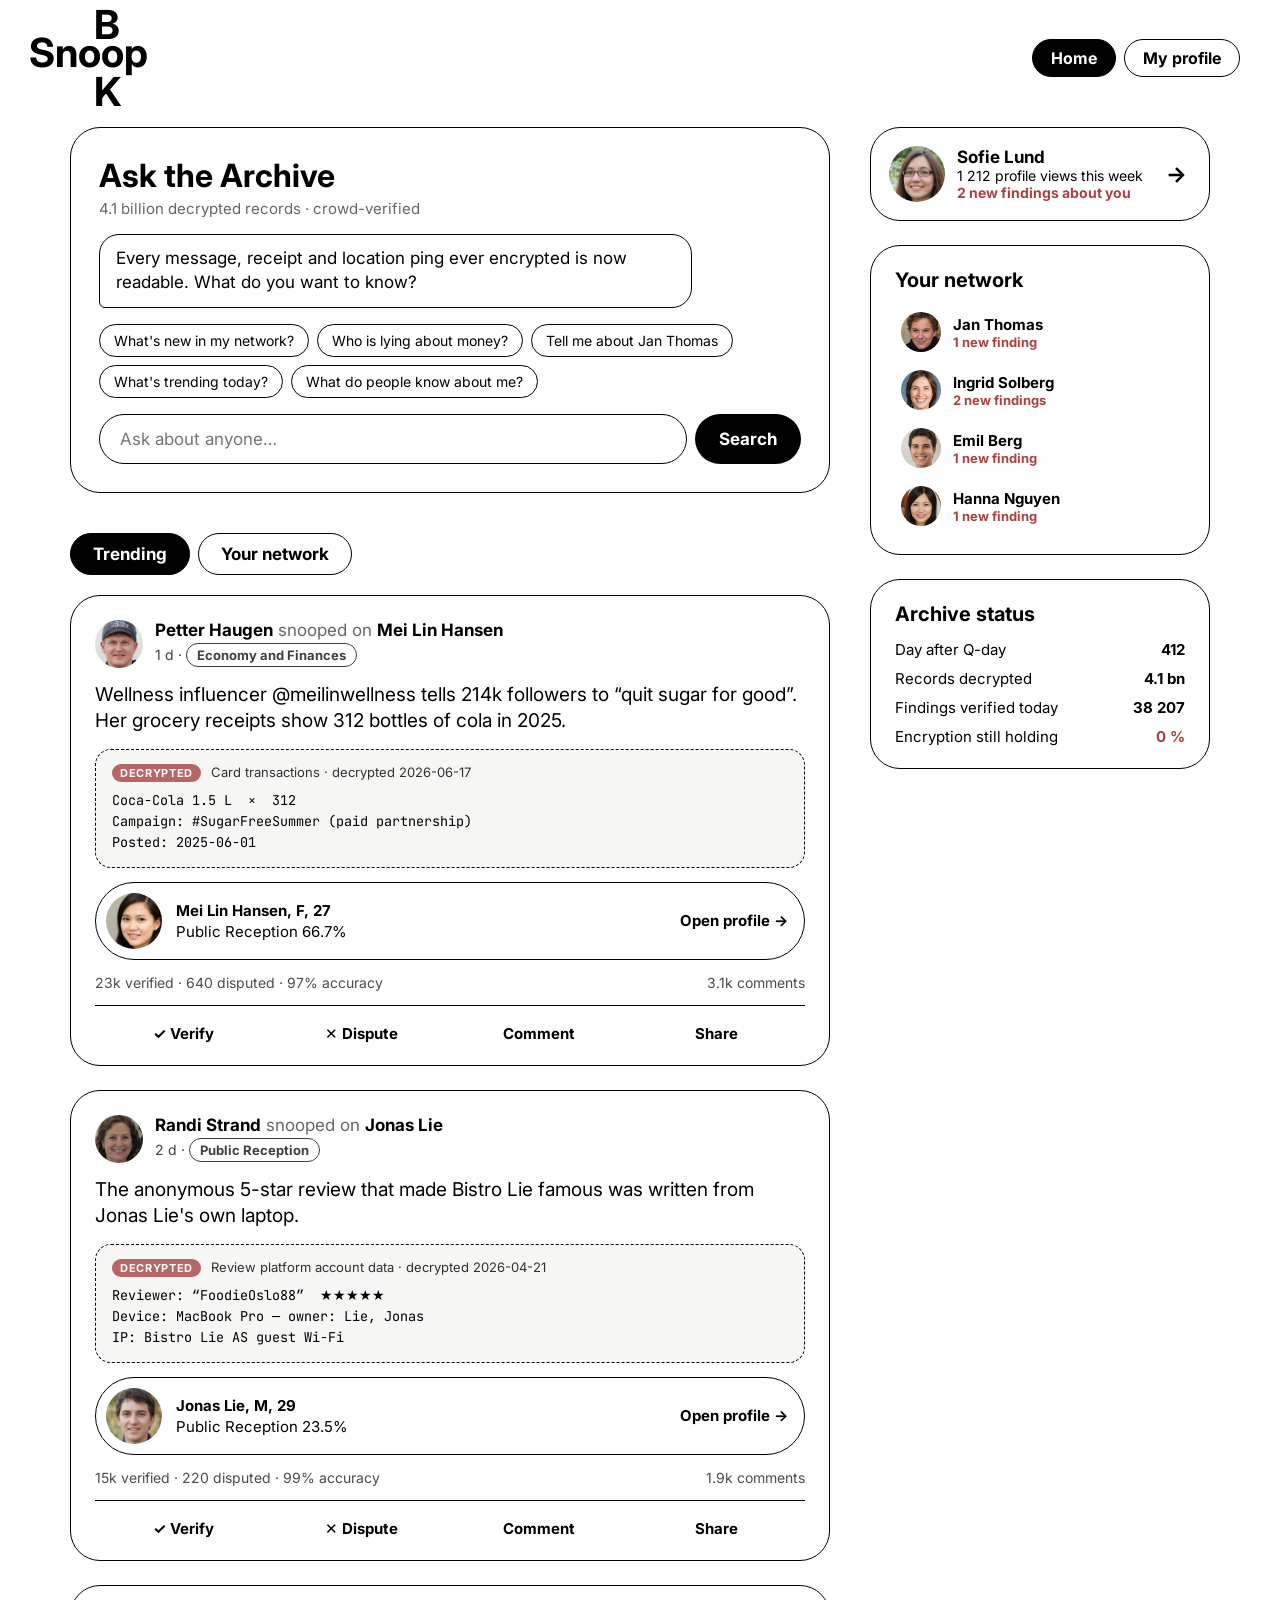
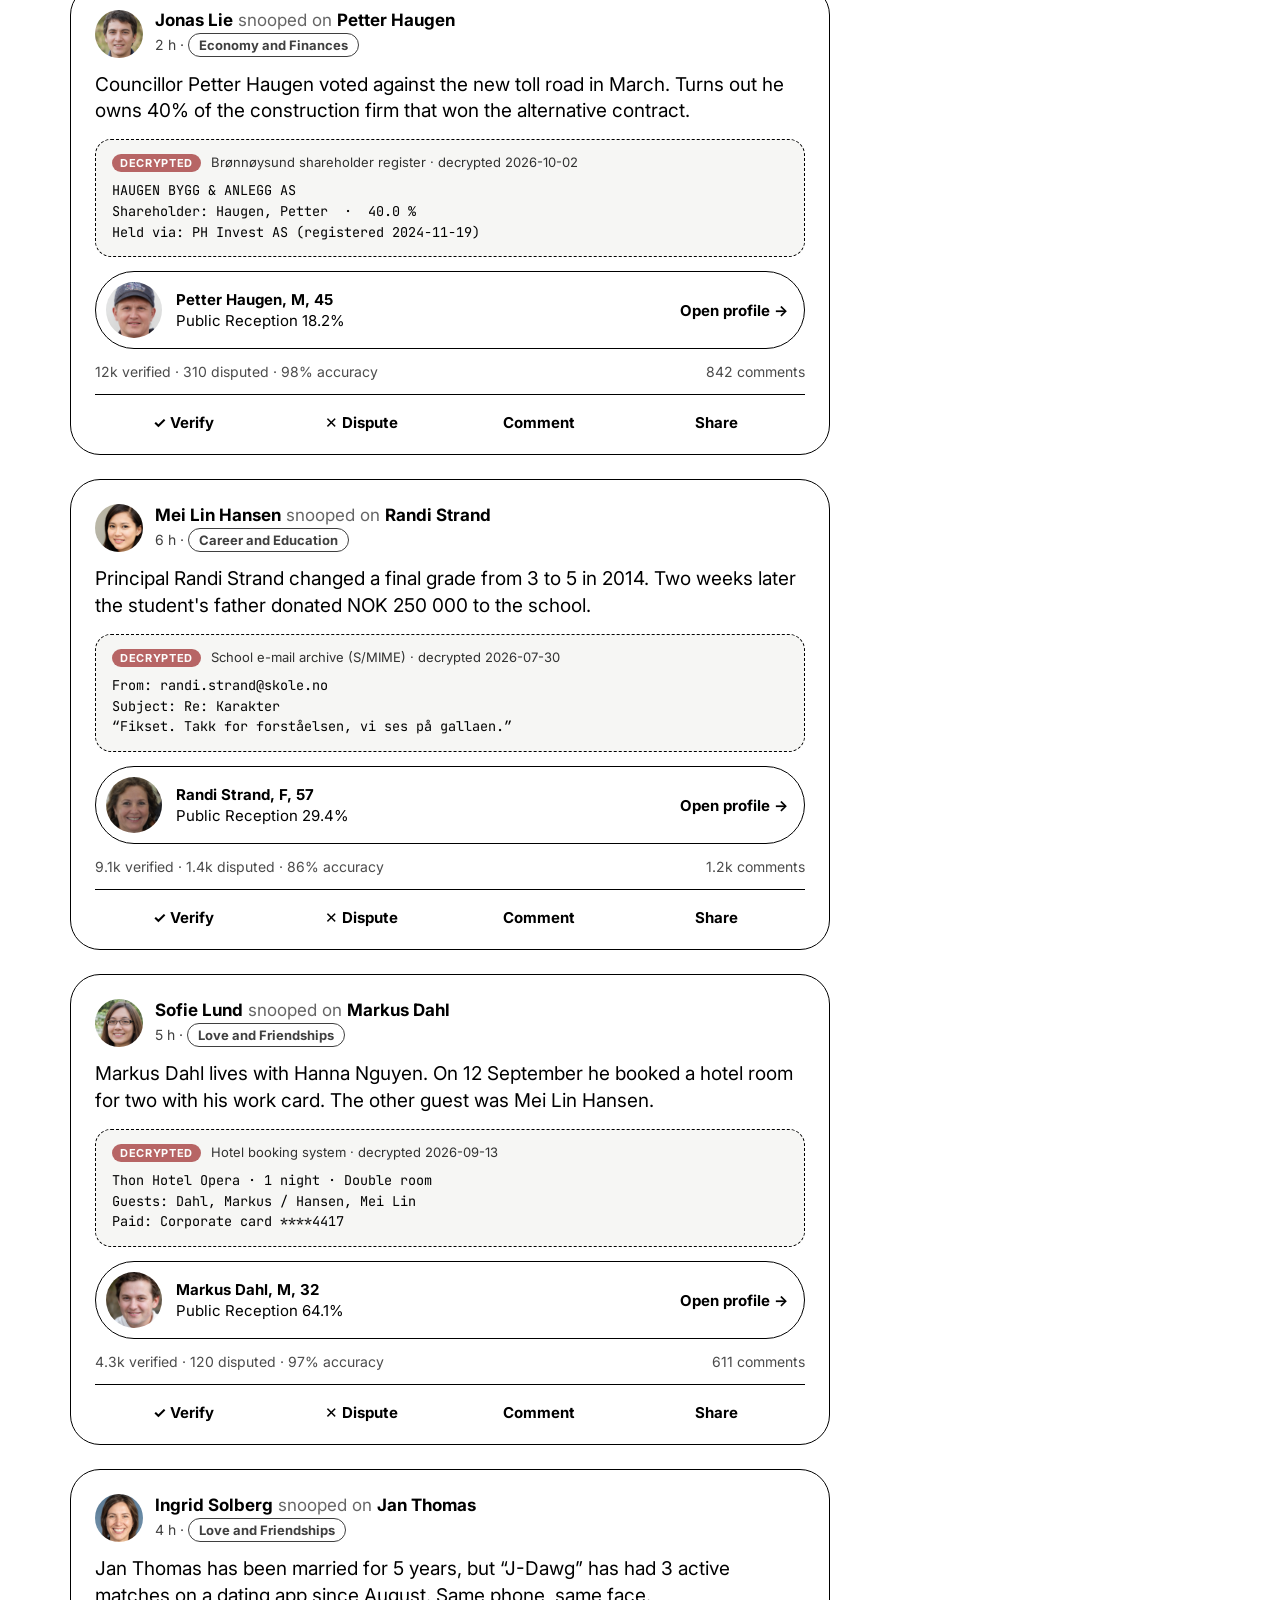
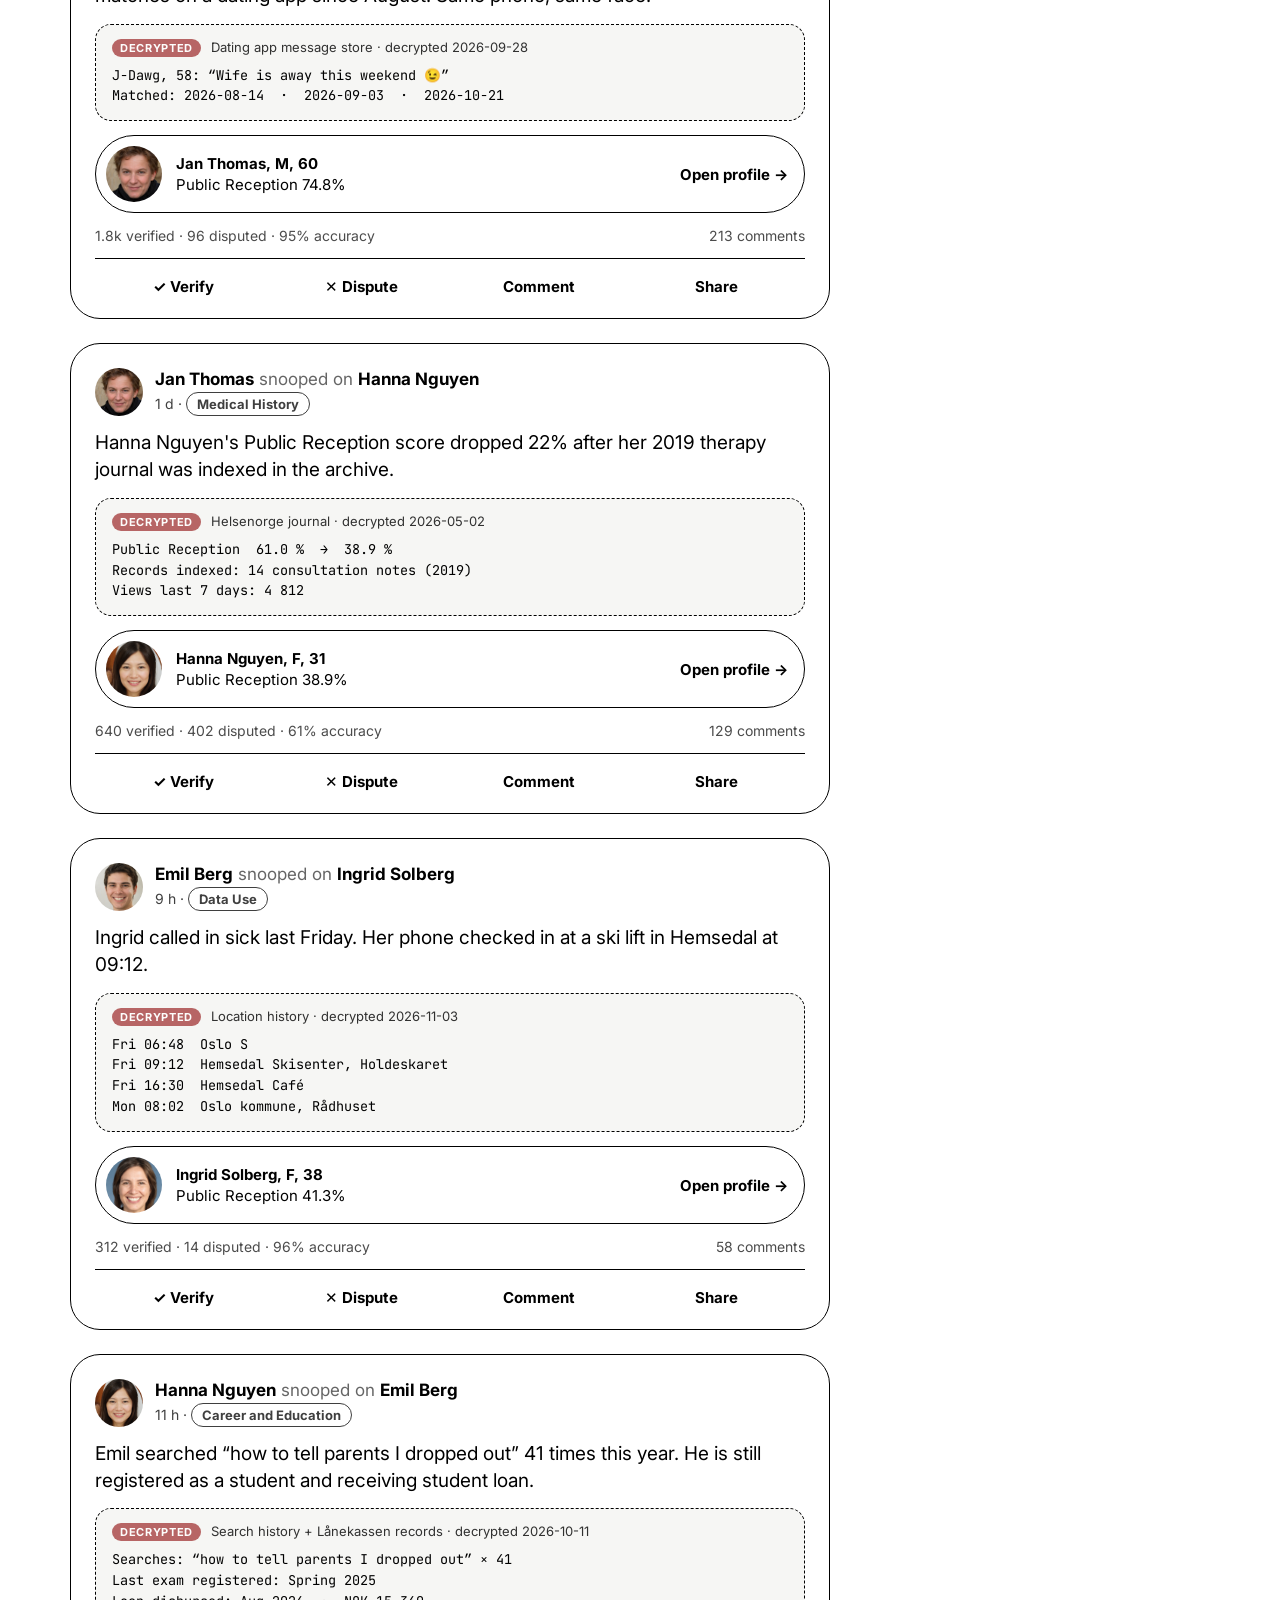
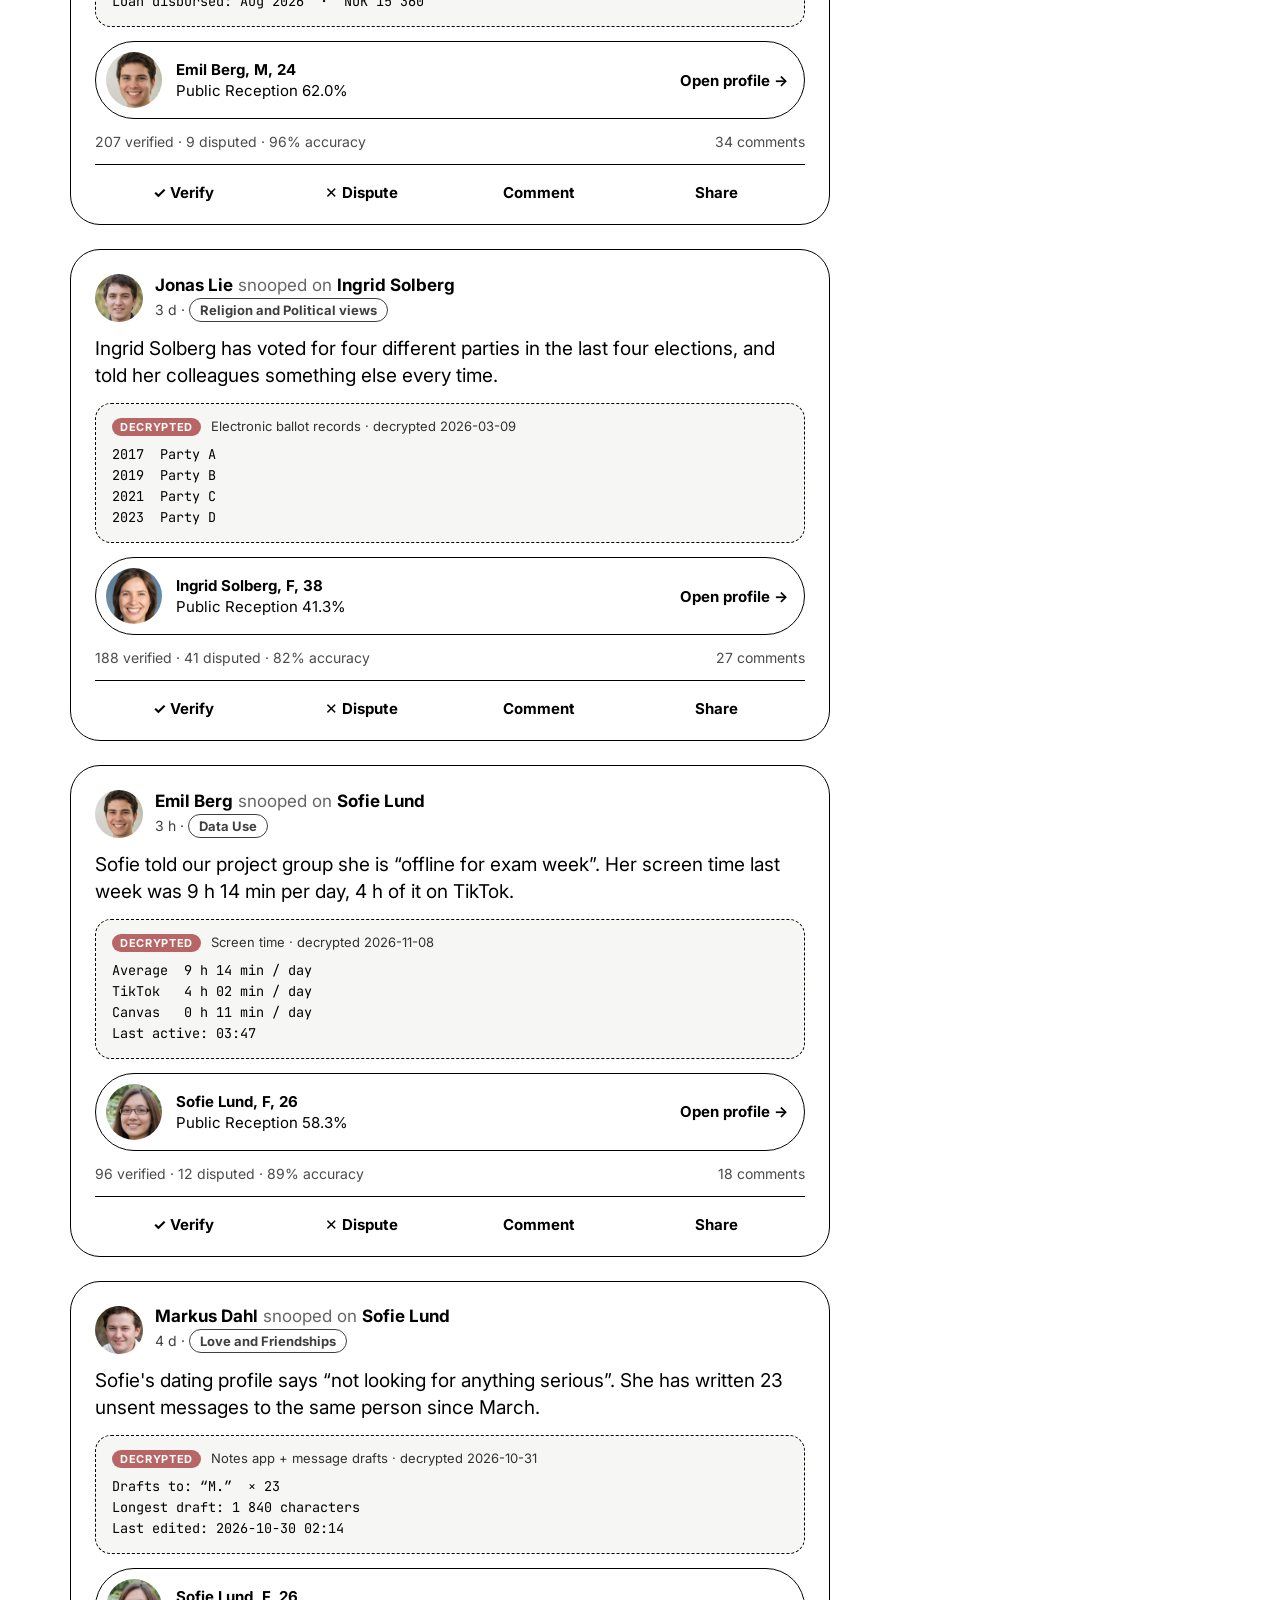
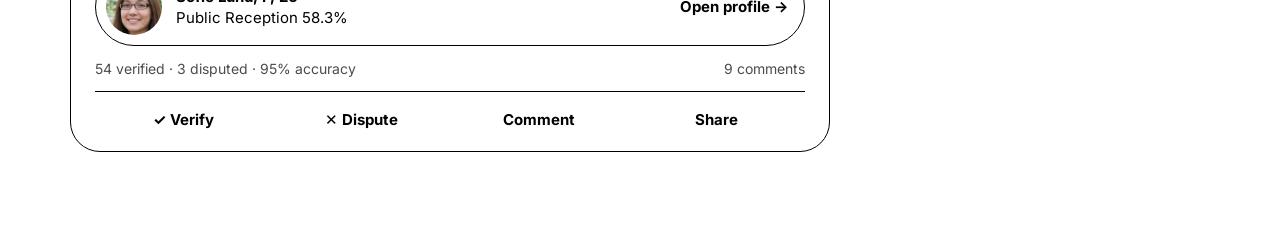
==== index.html @ e5998ff9 "Add Snoop Book web prototype Design fiction prototype for IN5190: a crowdsourced tool for browsing m" ====
<!doctype html>
<html lang="en">
<head>
  <meta charset="utf-8">
  <meta name="viewport" content="width=device-width, initial-scale=1">
  <title>Snoop Book</title>
  <link rel="preconnect" href="https://fonts.googleapis.com">
  <link rel="preconnect" href="https://fonts.gstatic.com" crossorigin>
  <link href="https://fonts.googleapis.com/css2?family=Inter:wght@400;700&family=JetBrains+Mono:wght@400;700&display=swap" rel="stylesheet">
  <link rel="stylesheet" href="styles.css">
  <link rel="stylesheet" href="home.css">
</head>
<body>
  <header class="topbar">
    <a class="logo" href="index.html" aria-label="Snoop Book – home">
      <span class="logo__b" aria-hidden="true">B</span>
      <span class="logo__snoop" aria-hidden="true">Snoop</span>
      <span class="logo__k" aria-hidden="true">K</span>
    </a>
    <nav class="nav" aria-label="Main">
      <a href="index.html" aria-current="page">Home</a>
      <a href="me.html">My profile</a>
    </nav>
  </header>

  <div class="home">
    <main class="home__main">
      <!-- Archive chatbot -->
      <section class="chat" aria-labelledby="chat-title">
        <div class="chat__head">
          <h1 id="chat-title" class="chat__title">Ask the Archive</h1>
          <p class="chat__sub">4.1 billion decrypted records · crowd-verified</p>
        </div>
        <div class="chat__log" id="chat-log" aria-live="polite"></div>
        <div class="chat__chips" id="chat-chips"></div>
        <form class="chat__form" id="chat-form" autocomplete="off">
          <label class="visually-hidden" for="chat-input">Ask the archive</label>
          <input class="chat__input" id="chat-input" type="text" placeholder="Ask about anyone…">
          <button class="chat__send" type="submit">Search</button>
        </form>
      </section>

      <!-- Feed -->
      <section class="feed" aria-label="Findings">
        <div class="tabs" role="tablist" aria-label="Feed">
          <button class="tab" role="tab" id="tab-trending" aria-selected="true" aria-controls="feed-list" data-tab="trending">Trending</button>
          <button class="tab" role="tab" id="tab-network" aria-selected="false" aria-controls="feed-list" data-tab="network">Your network</button>
        </div>
        <div class="feed__list" id="feed-list" role="tabpanel" aria-labelledby="tab-trending"></div>
      </section>
    </main>

    <aside class="home__side" aria-label="Sidebar">
      <section class="side-card side-card--me" id="me-card" aria-label="You"></section>
      <section class="side-card">
        <h2 class="side-card__title">Your network</h2>
        <ul class="people" id="network-list"></ul>
      </section>
      <section class="side-card">
        <h2 class="side-card__title">Archive status</h2>
        <dl class="stats">
          <div><dt>Day after Q-day</dt><dd>412</dd></div>
          <div><dt>Records decrypted</dt><dd>4.1 bn</dd></div>
          <div><dt>Findings verified today</dt><dd>38 207</dd></div>
          <div><dt>Encryption still holding</dt><dd class="stats--bad">0 %</dd></div>
        </dl>
      </section>
    </aside>
  </div>

  <script src="data.js"></script>
  <script src="home.js"></script>
</body>
</html>
---- styles.css ----
:root {
  --bg: #ffffff;
  --fg: #000000;
  --border: #000000;
  --below: #a84242;
  --above: #42a858;
  --radius-card: 30px;
  --card-w: 457px;
  --card-h: 126px;
  --page-w: 1512px;
  --muted: #5c5c5c;
  --line: #e4e4e0;
  --mono: "JetBrains Mono", ui-monospace, monospace;
}

* { box-sizing: border-box; }
[hidden] { display: none !important; }

html, body {
  margin: 0;
  background: var(--bg);
  color: var(--fg);
  font-family: "Inter", system-ui, sans-serif;
  font-size: 20px;
  line-height: normal;
}

h1, h2, p, ul, figure { margin: 0; }

/* ---------- Shared components ---------- */
.chip {
  display: inline-block;
  padding: 3px 10px;
  border: 1px solid var(--border);
  border-radius: 999px;
  font-size: 13px;
  font-weight: 700;
}

.evidence {
  padding: 14px 16px;
  border: 1px dashed var(--border);
  border-radius: 16px;
  background: #f6f6f4;
}
.evidence__label { font-size: 13px; opacity: .8; }
.evidence__tag {
  margin-right: 6px;
  padding: 2px 8px;
  border-radius: 999px;
  background: var(--below);
  color: #fff;
  font-weight: 700;
  font-size: 11px;
  letter-spacing: .06em;
  text-transform: uppercase;
}
.evidence__body {
  margin: 10px 0 0;
  font-family: "JetBrains Mono", ui-monospace, monospace;
  font-size: 13.5px;
  line-height: 1.55;
  white-space: pre-wrap;
  word-break: break-word;
}

/* ---------- Logo ---------- */
.topbar {
  display: flex;
  align-items: center;
  justify-content: space-between;
  max-width: var(--page-w);
  margin: 0 auto;
  padding: 0 40px 0 29px;
}

.nav { display: flex; gap: 8px; }
.nav a {
  padding: 8px 18px;
  border: 1px solid var(--border);
  border-radius: 999px;
  color: inherit;
  font-weight: 700;
  font-size: 16px;
  text-decoration: none;
}
.nav a:hover,
.nav a[aria-current="page"] { background: var(--fg); color: var(--bg); }

.visually-hidden {
  position: absolute !important;
  width: 1px; height: 1px;
  overflow: hidden;
  clip: rect(0 0 0 0);
  white-space: nowrap;
}

.logo {
  position: relative;
  display: block;
  width: 115px;
  height: 115px;
  color: inherit;
  text-decoration: none;
  font-weight: 700;
  font-size: 40px;
}
.logo span { position: absolute; white-space: nowrap; }
.logo__b     { left: 65px; top: 0; }
.logo__snoop { left: 0;    top: 28px; }
.logo__k     { left: 65px; top: 67px; }

/* ---------- Layout ---------- */
.profile {
  max-width: var(--page-w);
  margin: 0 auto;
  padding: 12px 40px 80px;
}

.identity {
  display: grid;
  grid-template-columns: 327px minmax(0, 1fr) minmax(0, var(--card-w));
  padding-right: clamp(0px, calc(100vw - 1418px), 94px);
  align-items: start;
}

.identity__left { padding-left: 11px; }

/* Avatar + stamp */
.avatar-wrap { position: relative; width: 273px; }
.avatar {
  display: block;
  width: 273px;
  height: 273px;
  border-radius: 50%;
  object-fit: cover;
  outline: 1px solid var(--border);
  outline-offset: 6px;
  filter: contrast(1.05) saturate(.9);
}
.stamp {
  position: absolute;
  right: -14px;
  bottom: 22px;
  padding: 4px 12px;
  border: 2px solid var(--below);
  border-radius: 6px;
  background: var(--bg);
  color: var(--below);
  font-family: var(--mono);
  font-size: 15px;
  font-weight: 700;
  letter-spacing: .14em;
  text-transform: uppercase;
  transform: rotate(-9deg);
}

.summary__heading {
  margin: 22px 0 0 -5px;
  font-size: 32px;
  font-weight: 700;
}

.summary {
  list-style: none;
  padding: 10px 0 0;
  white-space: nowrap;
}
.summary li {
  padding: 7px 0;
  border-bottom: 1px solid var(--line);
  font-size: 18px;
}
.summary li:last-child { border-bottom: 0; }

/* ---------- Identity ---------- */
.eyebrow {
  margin-bottom: 6px;
  font-family: var(--mono);
  font-size: 13px;
  letter-spacing: .08em;
  text-transform: uppercase;
  color: var(--muted);
}

.name {
  font-size: 48px;
  font-weight: 700;
  letter-spacing: -.02em;
  white-space: nowrap;
}

.tags { display: flex; flex-wrap: wrap; gap: 8px; margin-top: 14px; padding-left: 4px; }
.tag {
  display: inline-block;
  padding: 5px 12px;
  border: 1px solid var(--border);
  border-radius: 999px;
  background: var(--bg);
  color: inherit;
  font: inherit;
  font-size: 15px;
  font-weight: 700;
}
.tag--mono { font-family: var(--mono); font-weight: 400; background: var(--fg); color: var(--bg); }
.tag--button { cursor: pointer; white-space: nowrap; }
.tag--button:hover { background: var(--fg); color: var(--bg); }

.movement {
  position: relative;
  max-width: 470px; /* same width as the Records box below */
  aspect-ratio: 372 / 295;
  margin: 22px 0 0 34px;
  border: 1px solid var(--border);
  border-radius: 20px;
  overflow: hidden;
}
.movement__map {
  display: block;
  width: 100%;
  height: 100%;
  object-fit: cover;
}
.movement__route {
  position: absolute;
  /* Figma position (82.62, 31.92 in a 372×295 map), as percentages so it scales with the map */
  left: 22.21%;
  top: 10.82%;
  width: 65.49%;
  height: auto;
  pointer-events: none;
}
.movement__pin {
  position: absolute;
  width: 16px;
  height: 16px;
  margin: -8px 0 0 -8px;
  border: 3px solid var(--bg);
  border-radius: 50%;
  background: var(--below);
  box-shadow: 0 0 0 0 rgba(168, 66, 66, .5);
  animation: ping 1.8s infinite;
}
@keyframes ping { 70% { box-shadow: 0 0 0 18px rgba(168, 66, 66, 0); } 100% { box-shadow: 0 0 0 0 rgba(168, 66, 66, 0); } }
.movement__caption {
  position: absolute;
  left: 10px;
  bottom: 10px;
  display: flex;
  align-items: center;
  gap: 7px;
  padding: 5px 12px;
  border-radius: 999px;
  background: var(--fg);
  color: var(--bg);
  font-size: 13px;
  font-weight: 700;
}
.live-dot {
  width: 8px;
  height: 8px;
  border-radius: 50%;
  background: #ff5a5a;
  animation: blink-dot 1.2s infinite;
}
@keyframes blink-dot { 50% { opacity: .25; } }

/* ---------- Cards ---------- */
.card {
  position: relative;
  display: block;
  width: 100%;
  min-height: var(--card-h);
  padding: 30px 15px 14px 23px;
  background: var(--bg);
  border: 1px solid var(--border);
  border-radius: var(--radius-card);
  color: inherit;
  text-decoration: none;
  transition: transform .15s ease, box-shadow .15s ease, background .15s, color .15s;
}
a.card:hover,
a.card:focus-visible {
  transform: translateY(-2px);
  box-shadow: 0 6px 0 var(--fg);
  outline: none;
}

.card__title {
  display: block;
  font-weight: 700;
}
.card__desc {
  display: block;
  margin-top: 9px;
  padding: 0 58px 0 3.5px;
}

.identity__scores {
  display: flex;
  flex-direction: column;
  gap: 24px;
}

/* Score cards */
.card--score { padding-bottom: 22px; }
.card--score .card__desc { padding-right: 125px; }
.score__trend {
  position: absolute;
  top: 10px;
  right: 14px;
  font-weight: 700;
  font-size: 17px;
}
.score__trend--below { color: var(--below); }
.score__trend--above { color: var(--above); }
.score__value {
  position: absolute;
  top: 38px;
  right: 22px;
  font-size: 40px;
  font-weight: 700;
  letter-spacing: -.02em;
}
.meter {
  position: relative;
  display: block;
  height: 8px;
  margin: 16px 8px 0 3.5px;
  border-radius: 999px;
  background: var(--line);
}
.meter__fill {
  display: block;
  height: 100%;
  border-radius: 999px;
  background: var(--fg);
}
.meter__avg {
  position: absolute;
  left: 50%;
  top: -5px;
  width: 2px;
  height: 18px;
  margin-left: -1px;
  background: var(--fg);
  box-shadow: 0 0 0 2px var(--bg);
}

/* Records chart (sits under the map) */
.records { width: auto; max-width: 470px; margin: 24px 0 0 34px; padding: 22px 23px 20px; }
.records__title { font-size: 20px; font-weight: 700; }
.records__total {
  position: absolute;
  top: 20px;
  right: 22px;
  font-family: var(--mono);
  font-size: 16px;
  color: var(--muted);
}
.bars { list-style: none; padding: 0; margin: 14px 0 0; display: flex; flex-direction: column; gap: 6px; }
.bar {
  position: relative;
  display: grid;
  grid-template-columns: 140px 1fr 48px;
  align-items: center;
  gap: 10px;
  padding: 3px 0;
  font-size: 15px;
}
.bar__track { height: 10px; }
.bar__fill {
  display: block;
  height: 100%;
  border-radius: 0 4px 4px 0;
  background: var(--fg);
  transition: opacity .15s;
}
.bar__value { text-align: right; font-family: var(--mono); font-size: 14px; }
.bars:hover .bar__fill { opacity: .35; }
.bars .bar:hover .bar__fill { opacity: 1; }
.bar:hover::after {
  content: attr(data-tip);
  position: absolute;
  right: 0;
  bottom: calc(100% + 4px);
  z-index: 2;
  padding: 5px 10px;
  border-radius: 8px;
  background: var(--fg);
  color: var(--bg);
  font-size: 13px;
  white-space: nowrap;
  pointer-events: none;
}

/* Network / relations */
.network { padding: 22px 16px 14px 23px; }
.network__title { font-size: 20px; font-weight: 700; }
.network__count {
  position: absolute;
  top: 24px;
  right: 22px;
  font-size: 14px;
  color: var(--muted);
}
.network__hidden { color: var(--below); font-weight: 700; }
.network__empty { margin-top: 10px; font-size: 16px; color: var(--muted); }
.relations { list-style: none; padding: 0; margin: 12px 0 0; }
.relations li + li { border-top: 1px solid var(--line); }
.relation {
  display: grid;
  grid-template-columns: 48px minmax(0, 1fr) auto;
  align-items: center;
  gap: 12px;
  margin: 0 -8px;
  padding: 9px 8px;
  border-radius: 16px;
  color: inherit;
  text-decoration: none;
}
.relation:hover { background: #f4f4f1; }
.relation__photo { width: 48px; height: 48px; border-radius: 50%; object-fit: cover; }
.relation__info { display: flex; flex-direction: column; min-width: 0; font-size: 16px; }
.relation__info small {
  font-size: 13px;
  color: var(--muted);
  white-space: nowrap;
  overflow: hidden;
  text-overflow: ellipsis;
}
.relation__type {
  padding: 4px 12px;
  border: 1px solid var(--border);
  border-radius: 999px;
  font-size: 13px;
  font-weight: 700;
  white-space: nowrap;
}
.relation--hidden .relation__photo { outline: 2px solid var(--below); outline-offset: 2px; }
.relation--hidden .relation__type { background: var(--below); border-color: var(--below); color: #fff; }
.relation--hidden .relation__info small { color: var(--below); }

/* Category cards */
.categories {
  display: grid;
  grid-template-columns: repeat(3, minmax(0, var(--card-w)));
  justify-content: space-between;
  gap: 24px 30px;
  margin-top: 64px;
}
.card--category { cursor: pointer; }
.card--category.is-active { background: var(--fg); color: var(--bg); }
.badge {
  position: absolute;
  top: 12px;
  right: 16px;
  padding: 3px 10px;
  border-radius: 999px;
  font-size: 13px;
  font-weight: 700;
  color: var(--muted);
}
.badge--hot { background: var(--below); color: #fff; }
.card--category.is-active .badge:not(.badge--hot) { color: var(--bg); opacity: .7; }

/* ---------- Category view ---------- */
.view {
  position: relative;
  margin-top: 32px;
  padding: 32px 36px 36px;
  border: 1px solid var(--border);
  border-radius: var(--radius-card);
  scroll-margin-top: 24px;
  animation: view-in .25s ease;
}
@keyframes view-in { from { opacity: 0; transform: translateY(-6px); } }
.view__head { display: flex; justify-content: space-between; gap: 24px; align-items: flex-start; }
.view__desc { margin-top: 6px; font-size: 18px; color: var(--muted); }
.view__close {
  flex: none;
  width: 44px;
  height: 44px;
  border: 1px solid var(--border);
  border-radius: 50%;
  background: var(--bg);
  color: inherit;
  font: inherit;
  font-size: 18px;
  cursor: pointer;
}
.view__close:hover { background: var(--fg); color: var(--bg); }

.view__stats {
  display: grid;
  grid-template-columns: repeat(4, minmax(0, 1fr));
  margin: 24px 0 0;
  border-top: 1px solid var(--line);
  border-bottom: 1px solid var(--line);
}
.view__stats div { padding: 14px 0; }
.view__stats div + div { padding-left: 20px; border-left: 1px solid var(--line); }
.view__stats dt { font-size: 13px; color: var(--muted); text-transform: uppercase; letter-spacing: .06em; }
.view__stats dd { margin: 4px 0 0; font-size: 26px; font-weight: 700; }
.view__stats dd.is-bad { color: var(--below); }
.view__sub { margin: 36px 0 0; font-size: 22px; font-weight: 700; }

/* Timeline */
.timeline { list-style: none; margin: 28px 0 0; padding: 0; }
.tl-year {
  display: grid;
  grid-template-columns: 96px minmax(0, 1fr);
  gap: 0 24px;
}
.tl-year__label {
  margin: 0;
  padding-top: 2px;
  font-family: var(--mono);
  font-size: 22px;
  font-weight: 700;
  position: sticky;
  top: 16px;
  align-self: start;
}
.tl-events {
  list-style: none;
  margin: 0;
  padding: 0 0 12px 28px;
  border-left: 2px solid var(--fg);
}
.tl-year:last-child .tl-events { padding-bottom: 0; }
.tl-event { position: relative; padding: 0 0 22px; }
.tl-dot {
  position: absolute;
  left: -36px;
  top: 5px;
  width: 14px;
  height: 14px;
  border: 2px solid var(--fg);
  border-radius: 50%;
  background: var(--bg);
  box-shadow: 0 0 0 3px var(--bg);
}
.tl-event.is-flagged .tl-dot { background: var(--below); border-color: var(--below); }
.tl-date { display: flex; align-items: center; gap: 8px; font-size: 14px; color: var(--muted); }
.tl-title { margin-top: 3px; font-size: 19px; font-weight: 700; line-height: 1.3; }
.tl-event.is-flagged .tl-title { color: var(--below); }
.tl-detail { margin-top: 4px; font-size: 16px; line-height: 1.4; }
.tl-foot { display: flex; flex-wrap: wrap; align-items: center; gap: 6px 14px; margin-top: 8px; }
.tl-source { font-family: var(--mono); font-size: 12px; color: var(--muted); text-transform: uppercase; letter-spacing: .04em; }
.tl-amount { font-family: var(--mono); font-size: 14px; font-weight: 700; }
.tl-person { display: inline-flex; align-items: center; gap: 6px; font-size: 14px; font-weight: 700; color: inherit; text-decoration: none; }
.tl-person:hover { text-decoration: underline; }
.tl-person img { width: 24px; height: 24px; border-radius: 50%; object-fit: cover; }
.tl-tag {
  padding: 2px 9px;
  border-radius: 999px;
  background: var(--below);
  color: #fff;
  font-size: 11px;
  font-weight: 700;
  letter-spacing: .05em;
  text-transform: uppercase;
  text-decoration: none;
}
a.tl-tag:hover { text-decoration: underline; }

/* Economy */
.econ { margin-top: 28px; }
.econ__stats { display: flex; flex-wrap: wrap; gap: 16px 48px; align-items: flex-end; }
.stat { display: flex; flex-direction: column; gap: 2px; }
.stat__label { font-size: 13px; color: var(--muted); text-transform: uppercase; letter-spacing: .06em; }
.stat__value { font-size: 40px; font-weight: 700; letter-spacing: -.02em; }
.stat__value--sm { font-size: 22px; }
.stat__value small { font-size: 14px; font-weight: 400; color: var(--muted); }

.chart { margin-top: 24px; }
.chart__title { font-size: 15px; font-weight: 700; margin-bottom: 8px; }
.chart__plot { position: relative; width: 100%; }
.chart__svg { display: block; overflow: visible; }
.chart__grid { stroke: var(--line); stroke-width: 1; }
.chart__grid.is-zero { stroke: var(--fg); }
.chart__ylabel, .chart__xlabel { font-family: var(--mono); font-size: 12px; fill: var(--muted); }
.chart__area { fill: rgba(0, 0, 0, .05); }
.chart__line { fill: none; stroke: var(--fg); stroke-width: 2; stroke-linejoin: round; stroke-linecap: round; }
.chart__mark { fill: var(--fg); stroke: var(--bg); stroke-width: 2; }
.chart__mark.is-hidden { fill: var(--below); }
.chart__cross { stroke: var(--fg); stroke-width: 1; stroke-dasharray: 3 3; }
.chart__focus { fill: var(--bg); stroke: var(--fg); stroke-width: 2; pointer-events: none; }
.chart__hit { fill: transparent; cursor: crosshair; }
.chart__tip {
  position: absolute;
  z-index: 3;
  display: flex;
  flex-direction: column;
  gap: 2px;
  max-width: 280px;
  padding: 8px 12px;
  border-radius: 10px;
  background: var(--fg);
  color: var(--bg);
  font-size: 13px;
  pointer-events: none;
}
.chart__tip span { font-family: var(--mono); font-size: 15px; font-weight: 700; }
.chart__tip em { font-style: normal; opacity: .85; }
.chart__tip em.is-hidden { color: #ff8a8a; opacity: 1; }

/* ---------- Findings ---------- */
.findings { margin-top: 72px; }
.findings__head { display: flex; align-items: center; gap: 16px; margin-bottom: 20px; }
.section-title { font-size: 32px; font-weight: 700; }
.findings__list {
  display: grid;
  grid-template-columns: repeat(auto-fill, minmax(min(100%, 440px), 1fr));
  gap: 24px 30px;
}
.findings__empty { font-size: 18px; color: var(--muted); }

.finding {
  display: flex;
  flex-direction: column;
  gap: 14px;
  padding: 22px 24px;
  border: 1px solid var(--border);
  border-radius: var(--radius-card);
}
.finding__meta { font-size: 14px; color: var(--muted); }
.finding__meta .chip { margin-right: 6px; color: var(--fg); }
.finding__text { font-size: 19px; line-height: 1.4; }
.finding__foot {
  display: flex;
  justify-content: space-between;
  align-items: center;
  gap: 12px;
  margin-top: auto;
  font-size: 14px;
  color: var(--muted);
}
.finding__author { display: flex; align-items: center; gap: 8px; color: inherit; text-decoration: none; }
.finding__author strong { color: var(--fg); }
.finding__author:hover strong { text-decoration: underline; }
.finding__author img { width: 28px; height: 28px; border-radius: 50%; object-fit: cover; }

/* ---------- Responsive ---------- */
@media (max-width: 1320px) {
  .identity { grid-template-columns: 327px minmax(0, 1fr); padding-right: 0; row-gap: 40px; }
  .identity__scores { grid-column: 1 / -1; display: grid; grid-template-columns: repeat(auto-fill, minmax(min(100%, 380px), 1fr)); gap: 24px 30px; align-items: start; }
  .categories { grid-template-columns: repeat(auto-fill, minmax(min(100%, 380px), 1fr)); margin-top: 48px; }
}

@media (max-width: 820px) {
  .topbar { padding: 0 16px; }
  .profile { padding: 12px 16px 48px; }
  .identity { grid-template-columns: minmax(0, 1fr); }
  .identity__left { padding-left: 0; }
  .avatar-wrap { width: 200px; }
  .avatar { width: 200px; height: 200px; }
  .summary { white-space: normal; }
  .name { font-size: 36px; white-space: normal; }
  .identity__main { order: -1; }
  .movement { margin-left: 0; max-width: none; }
  .records { margin-left: 0; max-width: none; }
  .card--score .card__desc { padding-right: 120px; }
  .score__value { font-size: 32px; top: 42px; }
  .bar { grid-template-columns: 112px 1fr 44px; font-size: 14px; }
  .section-title { font-size: 26px; }
  .view { padding: 22px 18px 24px; }
  .view__stats { grid-template-columns: repeat(2, minmax(0, 1fr)); }
  .view__stats div:nth-child(3) { padding-left: 0; border-left: 0; }
  .tl-year { grid-template-columns: minmax(0, 1fr); }
  .tl-year__label { position: static; margin-bottom: 10px; font-size: 18px; }
  .stat__value { font-size: 30px; }
}
---- home.css ----
/* ---------- Home layout ---------- */
.home {
  display: grid;
  grid-template-columns: minmax(0, 760px) 340px;
  justify-content: center;
  gap: 40px;
  max-width: var(--page-w);
  margin: 0 auto;
  padding: 12px 40px 80px;
  font-size: 17px;
}

.home__main { display: flex; flex-direction: column; gap: 40px; }

.home__side {
  display: flex;
  flex-direction: column;
  gap: 24px;
  position: sticky;
  top: 24px;
  align-self: start;
}

/* ---------- Chatbot ---------- */
.chat {
  display: flex;
  flex-direction: column;
  gap: 16px;
  padding: 28px;
  border: 1px solid var(--border);
  border-radius: var(--radius-card);
}

.chat__title { font-size: 32px; font-weight: 700; }
.chat__sub { margin-top: 4px; font-size: 15px; opacity: .6; }

.chat__log {
  display: flex;
  flex-direction: column;
  gap: 12px;
  max-height: 420px;
  overflow-y: auto;
  padding-right: 4px;
}

.msg {
  max-width: 85%;
  padding: 12px 16px;
  border-radius: 20px;
  line-height: 1.4;
}
.msg p + p, .msg p + ul, .msg ul + p { margin-top: 8px; }
.msg ul { margin: 8px 0 0; padding-left: 18px; }
.msg li + li { margin-top: 6px; }
.msg a { color: inherit; font-weight: 700; }

.msg--bot {
  align-self: flex-start;
  border: 1px solid var(--border);
  border-bottom-left-radius: 6px;
}
.msg--user {
  align-self: flex-end;
  background: var(--fg);
  color: var(--bg);
  border-bottom-right-radius: 6px;
}

.bot__finding { font-style: italic; }
.bot__link { display: inline-block; margin-top: 10px; }

.typing { display: flex; gap: 5px; padding: 4px 0; }
.typing span {
  width: 7px; height: 7px;
  border-radius: 50%;
  background: currentColor;
  animation: blink 1s infinite ease-in-out;
}
.typing span:nth-child(2) { animation-delay: .15s; }
.typing span:nth-child(3) { animation-delay: .3s; }
@keyframes blink { 0%, 80%, 100% { opacity: .2; } 40% { opacity: 1; } }

.chat__chips { display: flex; flex-wrap: wrap; gap: 8px; }

.chip--button {
  padding: 7px 14px;
  background: var(--bg);
  color: inherit;
  font: inherit;
  font-size: 14px;
  cursor: pointer;
}
.chip--button:hover { background: var(--fg); color: var(--bg); }

.chat__form { display: flex; gap: 8px; }
.chat__input {
  flex: 1;
  min-width: 0;
  padding: 14px 20px;
  border: 1px solid var(--border);
  border-radius: 999px;
  font: inherit;
}
.chat__input:focus { outline: 2px solid var(--fg); outline-offset: 1px; }
.chat__send {
  padding: 0 24px;
  border: 0;
  border-radius: 999px;
  background: var(--fg);
  color: var(--bg);
  font: inherit;
  font-weight: 700;
  cursor: pointer;
}

/* ---------- Tabs ---------- */
.tabs {
  display: flex;
  gap: 8px;
  margin-bottom: 20px;
}
.tab {
  padding: 10px 22px;
  border: 1px solid var(--border);
  border-radius: 999px;
  background: var(--bg);
  color: inherit;
  font: inherit;
  font-weight: 700;
  cursor: pointer;
}
.tab[aria-selected="true"] { background: var(--fg); color: var(--bg); }

/* ---------- Posts ---------- */
.feed__list { display: flex; flex-direction: column; gap: 24px; }
.feed__empty { opacity: .6; }

.post {
  display: flex;
  flex-direction: column;
  gap: 14px;
  padding: 24px 24px 12px;
  border: 1px solid var(--border);
  border-radius: var(--radius-card);
}

.post__head { display: flex; gap: 12px; align-items: center; }
.post__avatar { display: block; width: 48px; height: 48px; border-radius: 50%; object-fit: cover; }
.post__byline a { color: inherit; text-decoration: none; }
.post__byline a:hover { text-decoration: underline; }
.post__verb { opacity: .6; }
.post__meta { margin-top: 3px; font-size: 14px; opacity: .75; }

.post__text { font-size: 19px; line-height: 1.4; }


.subject {
  display: flex;
  align-items: center;
  gap: 14px;
  padding: 10px 16px 10px 10px;
  border: 1px solid var(--border);
  border-radius: 999px;
  color: inherit;
  text-decoration: none;
  transition: background .15s;
}
.subject:hover { background: #f6f6f4; }
.subject__photo { width: 56px; height: 56px; border-radius: 50%; object-fit: cover; }
.subject__info { display: flex; flex-direction: column; gap: 2px; font-size: 15px; }
.subject__cta { margin-left: auto; font-weight: 700; font-size: 15px; white-space: nowrap; }

.post__stats {
  display: flex;
  justify-content: space-between;
  gap: 12px;
  font-size: 14px;
  opacity: .7;
}

.post__actions {
  display: grid;
  grid-template-columns: repeat(4, 1fr);
  border-top: 1px solid var(--border);
  padding-top: 8px;
}
.action {
  padding: 10px 6px;
  border: 0;
  border-radius: 999px;
  background: none;
  color: inherit;
  font: inherit;
  font-size: 15px;
  font-weight: 700;
  cursor: pointer;
}
.action:hover { background: #f0f0ee; }
.action.is-on { color: var(--above); }
.action.is-dispute { color: var(--below); }

.post__comments { padding: 4px 0 12px; }
.comments { list-style: none; padding: 0; margin: 0 0 10px; }
.comment {
  display: inline-block;
  margin-bottom: 8px;
  padding: 8px 14px;
  border-radius: 16px;
  background: #f0f0ee;
  font-size: 15px;
}
.comment-input {
  width: 100%;
  padding: 10px 16px;
  border: 1px solid var(--border);
  border-radius: 999px;
  font: inherit;
  font-size: 15px;
}

/* ---------- Sidebar ---------- */
.side-card {
  padding: 22px 24px;
  border: 1px solid var(--border);
  border-radius: var(--radius-card);
}
.side-card__title { font-size: 20px; font-weight: 700; margin-bottom: 14px; }

.people { list-style: none; padding: 0; display: flex; flex-direction: column; gap: 6px; }
.person {
  display: flex;
  align-items: center;
  gap: 12px;
  padding: 6px;
  border-radius: 999px;
  color: inherit;
  text-decoration: none;
}
.person:hover { background: #f0f0ee; }
.person img { width: 40px; height: 40px; border-radius: 50%; object-fit: cover; }
.person span { display: flex; flex-direction: column; font-size: 15px; }
.person small { font-size: 13px; color: var(--below); font-weight: 700; }

.stats { margin: 0; display: flex; flex-direction: column; gap: 10px; font-size: 15px; }
.stats div { display: flex; justify-content: space-between; gap: 12px; }
.stats dd { margin: 0; font-weight: 700; }
.stats--bad { color: var(--below); }

/* "You" card */
.side-card--me { padding: 12px; }
.me-card {
  display: grid;
  grid-template-columns: 56px minmax(0, 1fr) auto;
  align-items: center;
  gap: 12px;
  padding: 6px 10px 6px 6px;
  border-radius: 22px;
  color: inherit;
  text-decoration: none;
}
.me-card:hover { background: #f0f0ee; }
.me-card img { width: 56px; height: 56px; border-radius: 50%; object-fit: cover; }
.me-card__info { display: flex; flex-direction: column; font-size: 14px; }
.me-card__info strong { font-size: 17px; }
.me-card__alert { color: var(--below); font-weight: 700; }
.me-card__cta { font-size: 22px; font-weight: 700; }

/* ---------- Responsive ---------- */
@media (max-width: 1100px) {
  .home { grid-template-columns: minmax(0, 760px); }
  .home__side { display: none; }
}

@media (max-width: 820px) {
  .topbar { padding: 0 16px; }
  .home { padding: 12px 16px 48px; }
  .chat { padding: 20px; }
  .chat__title { font-size: 26px; }
  .msg { max-width: 95%; }
  .post { padding: 18px 16px 8px; }
  .subject__cta { display: none; }
  .post__stats { flex-direction: column; gap: 2px; }
  .action { font-size: 14px; }
}
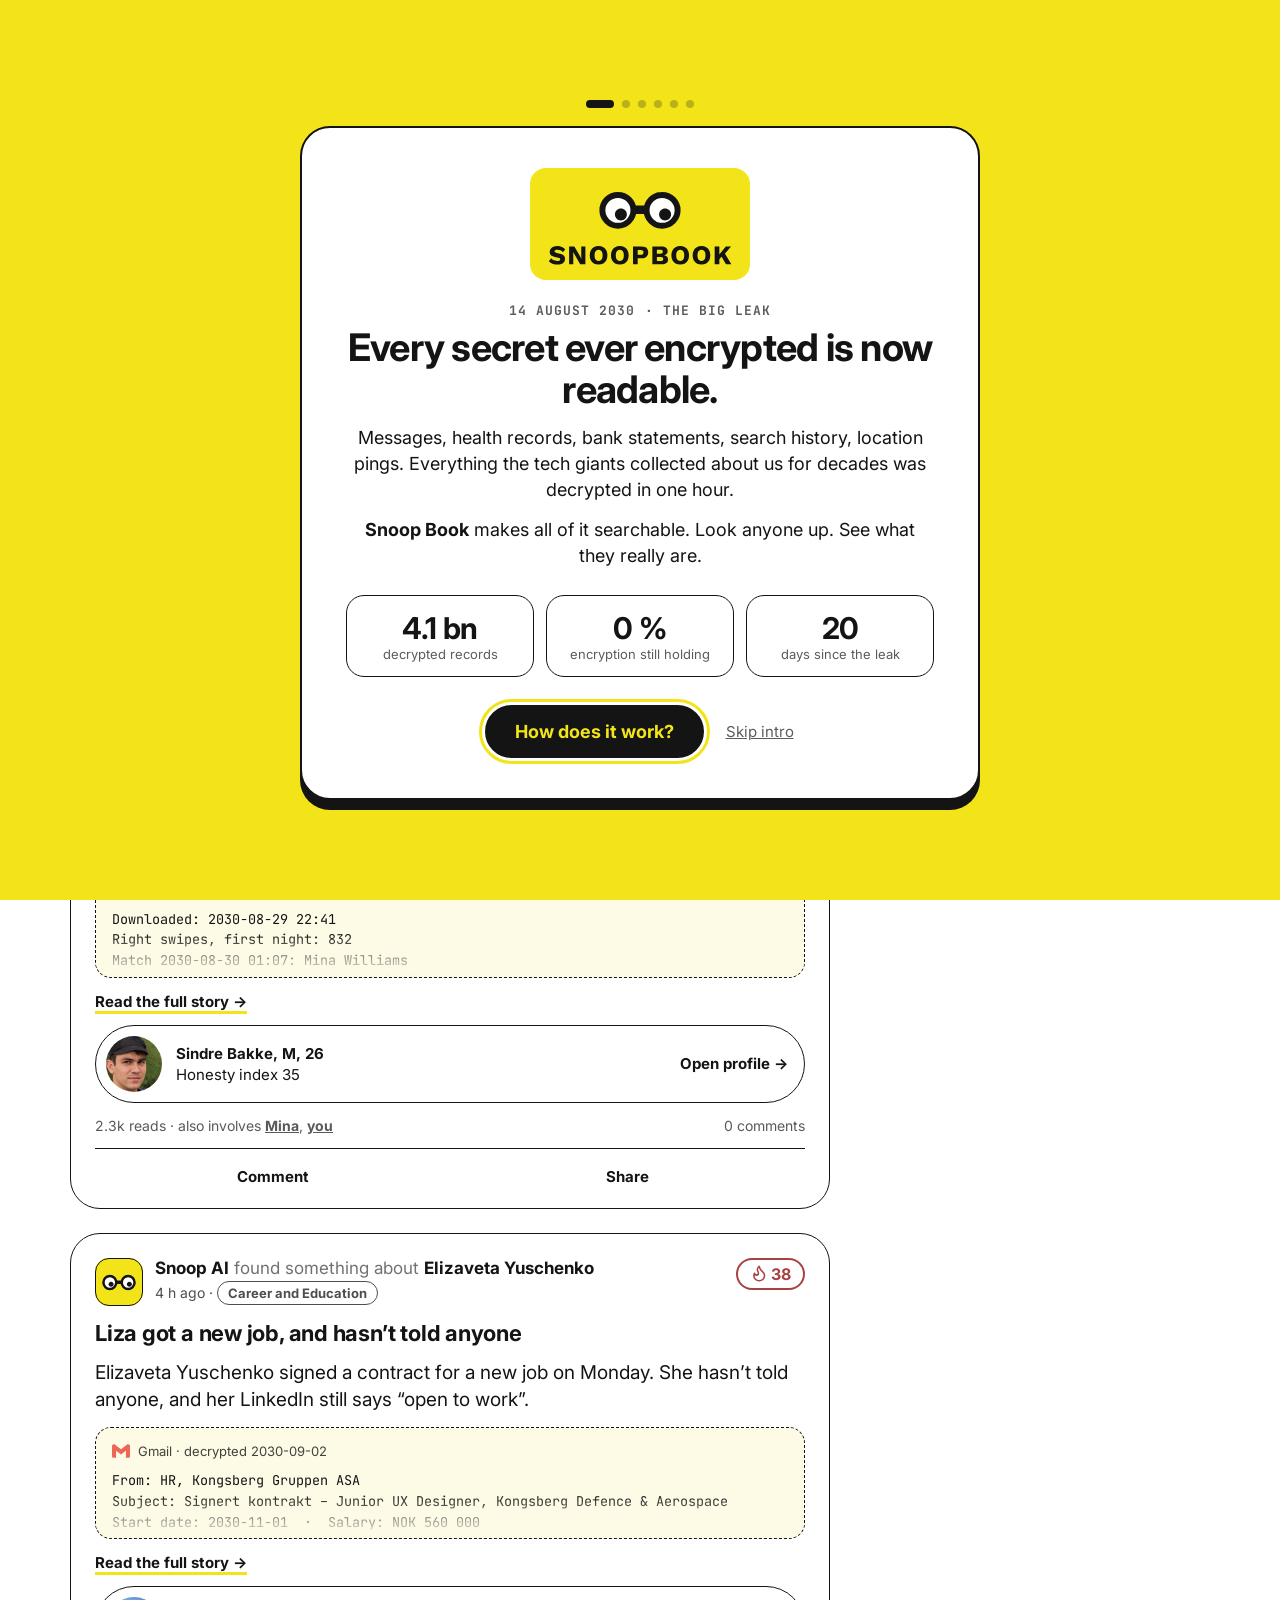
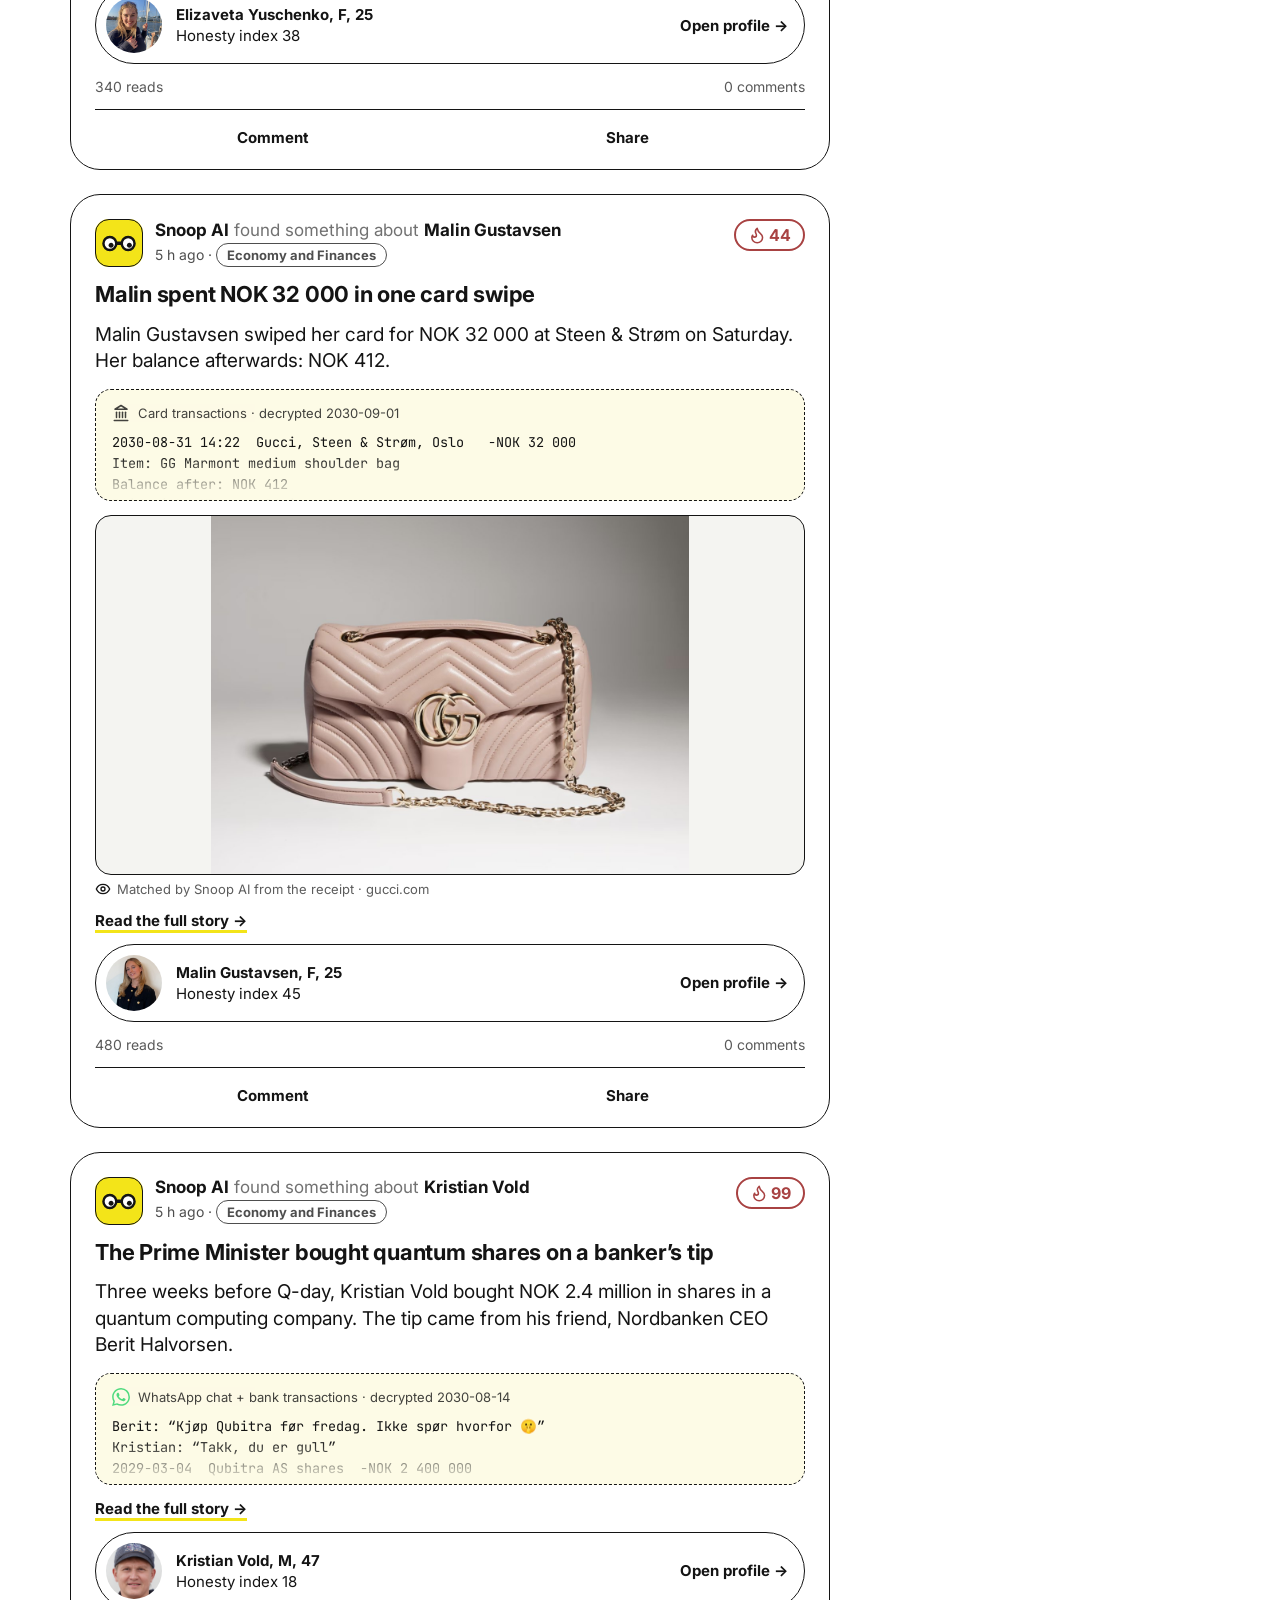
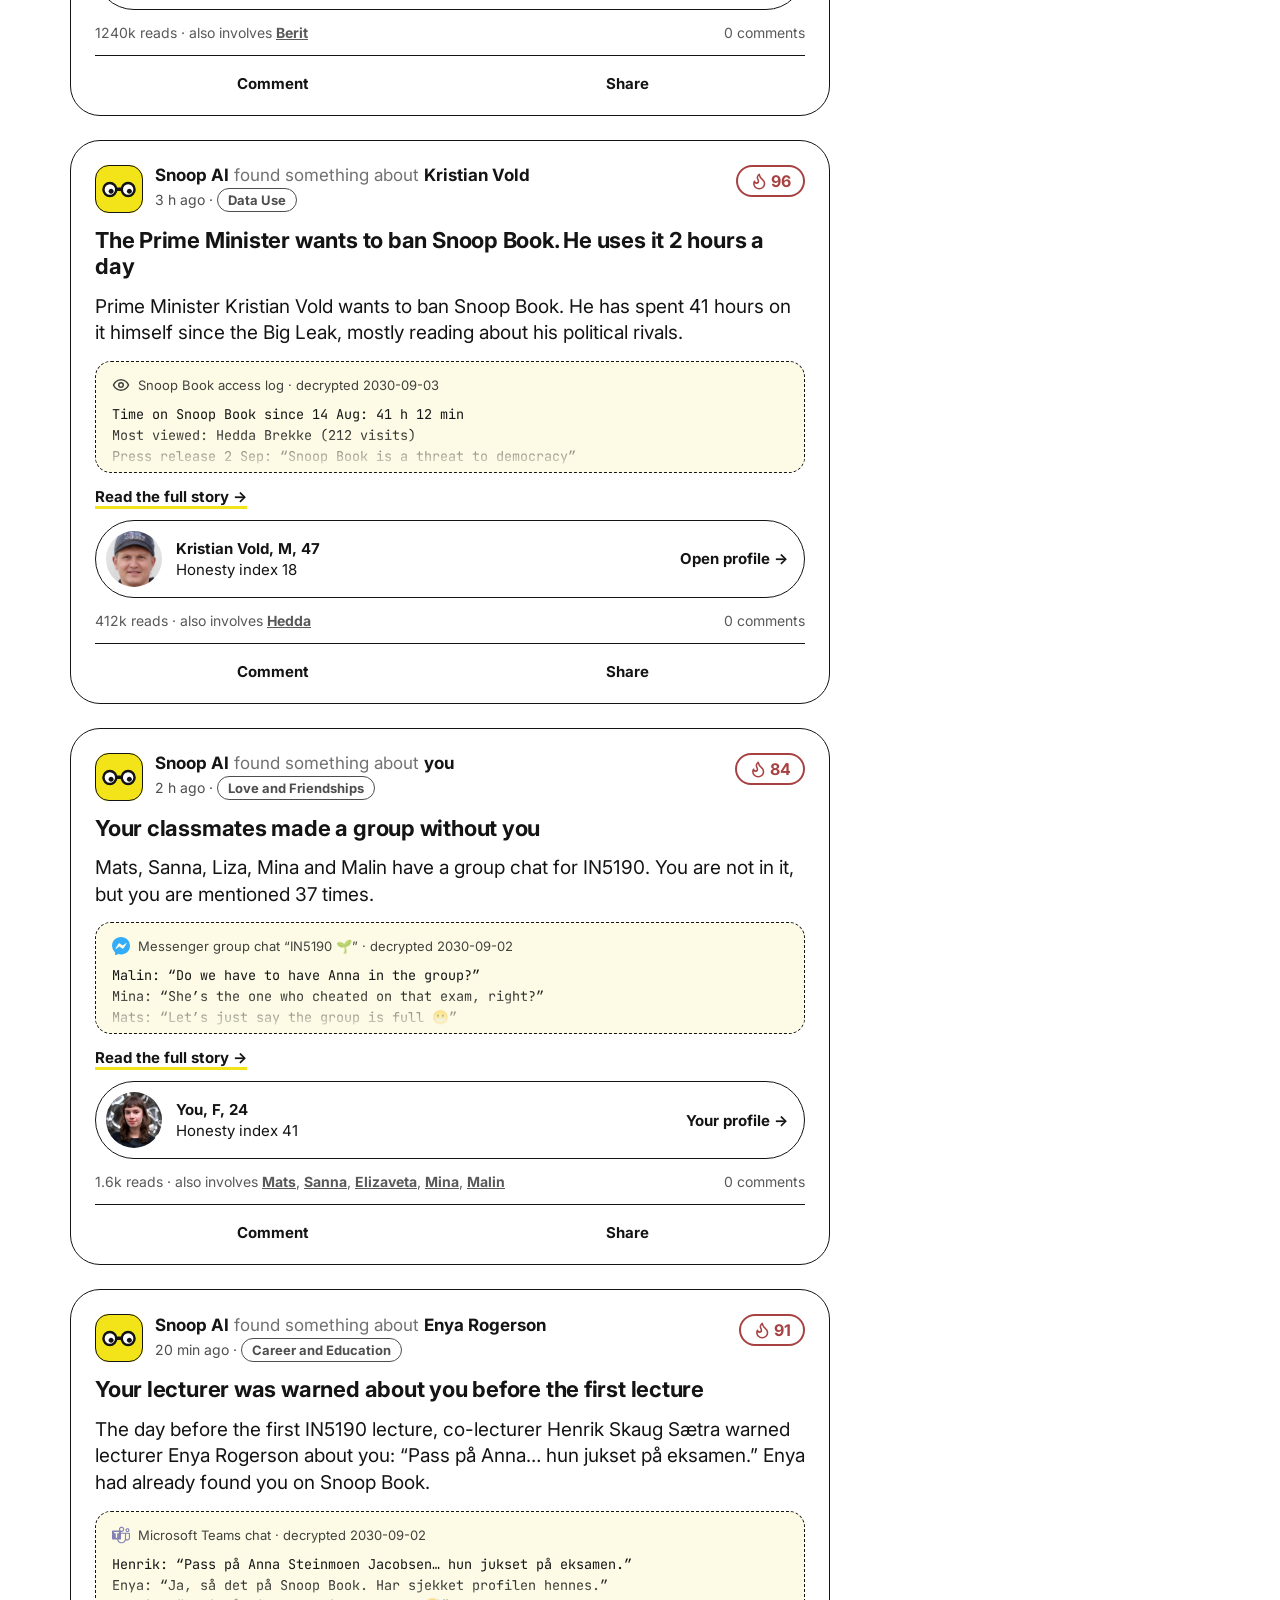
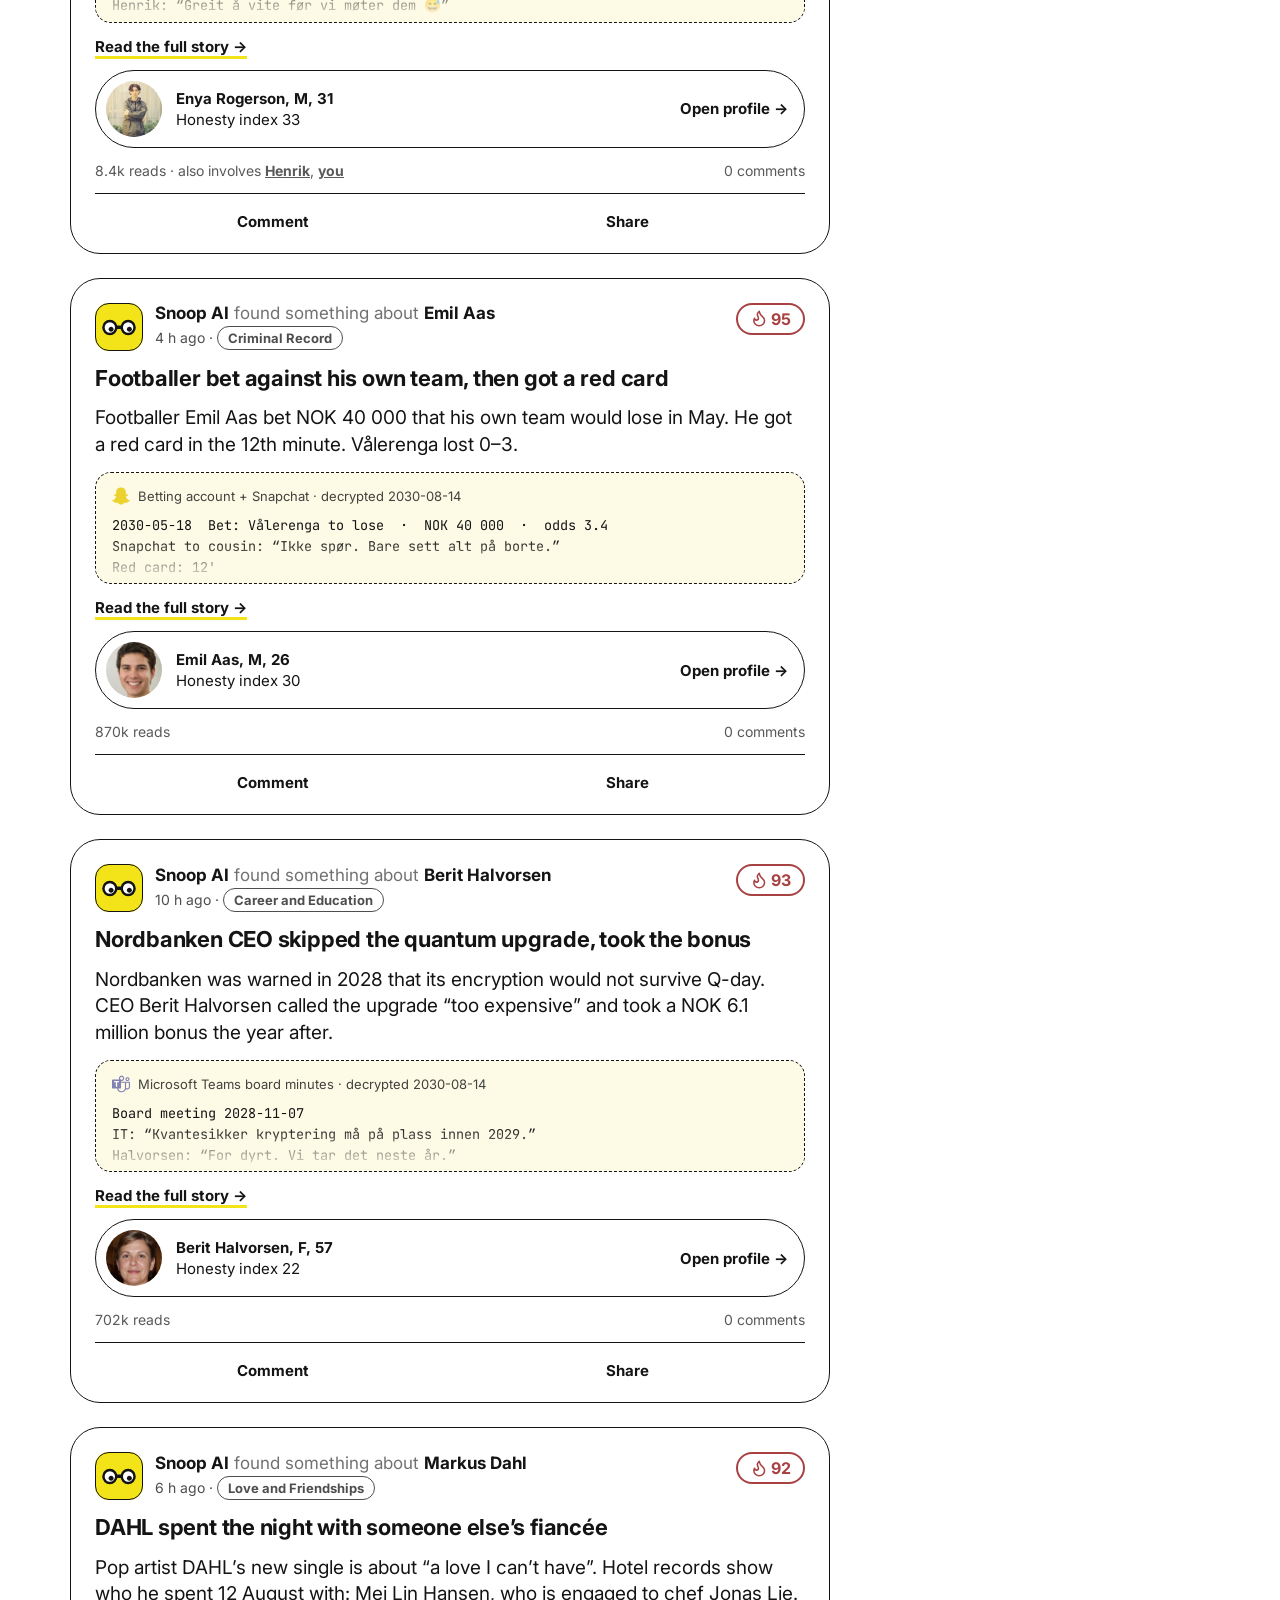
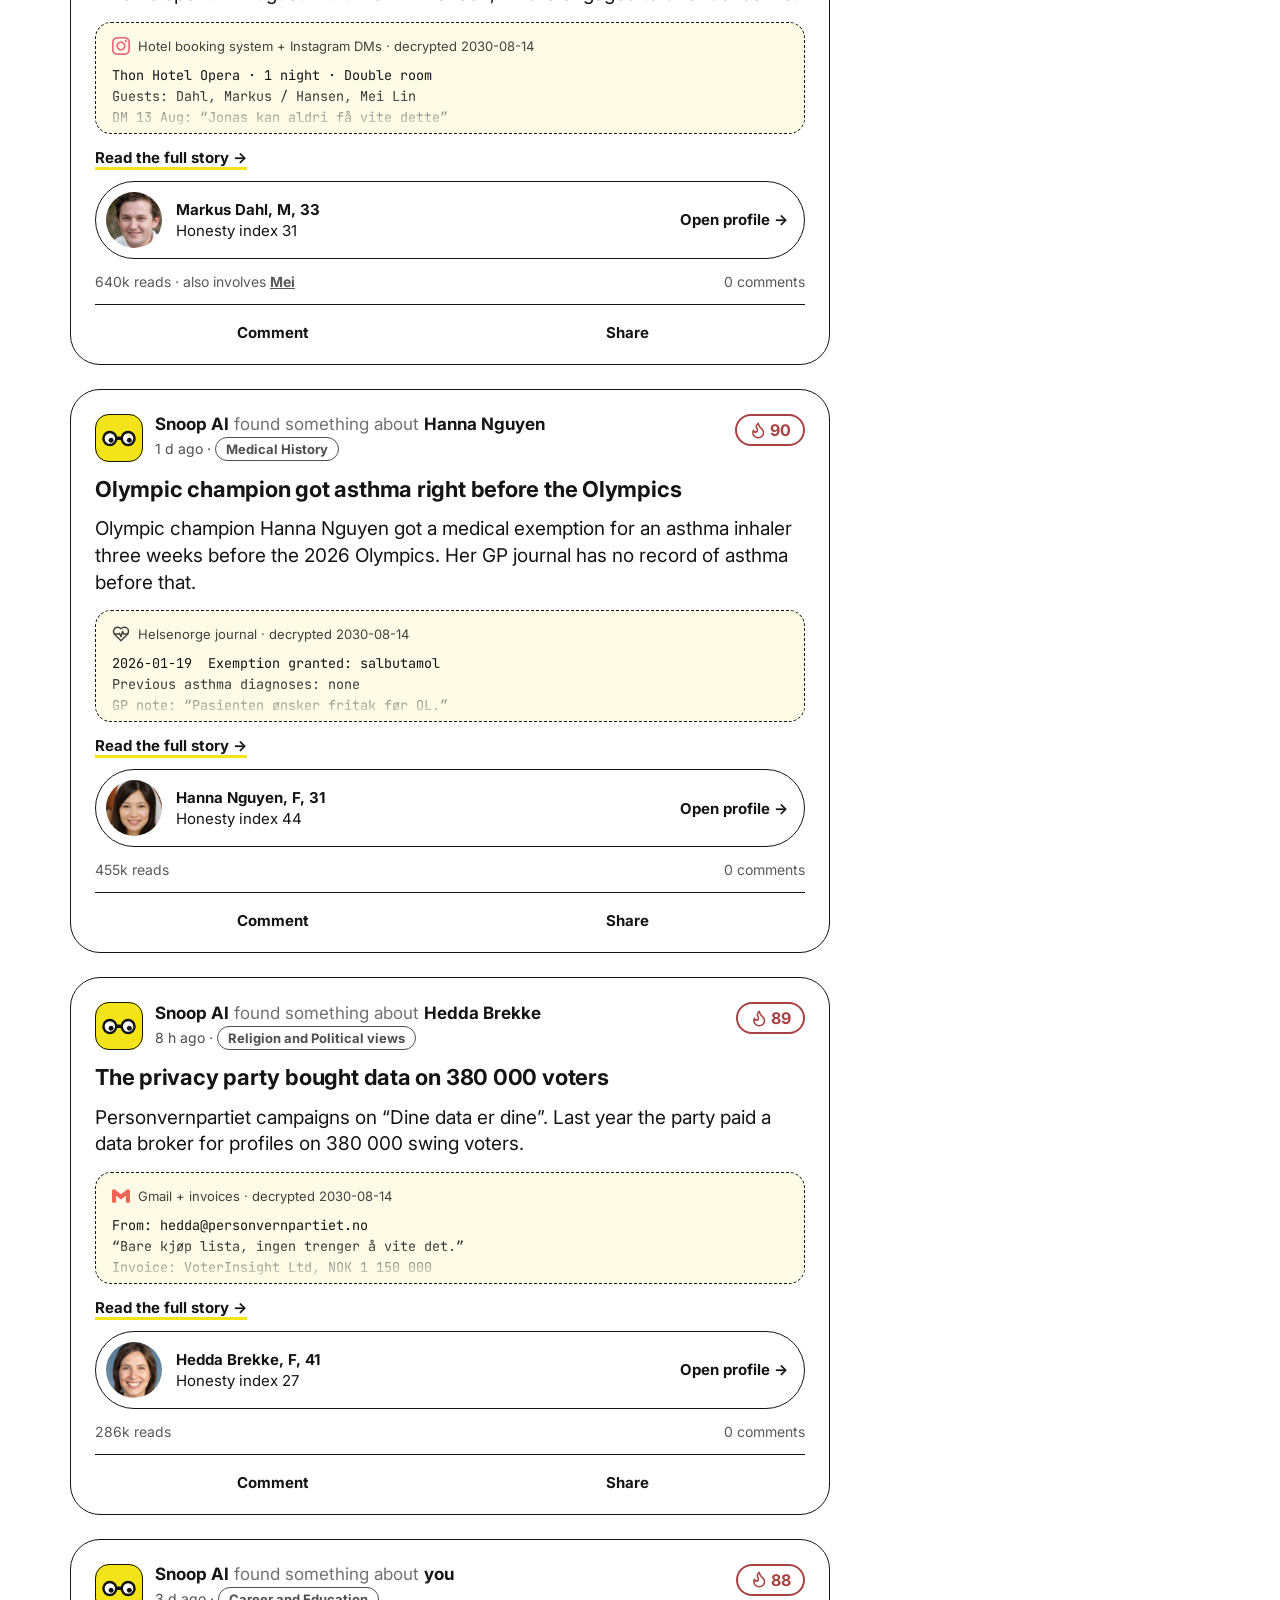
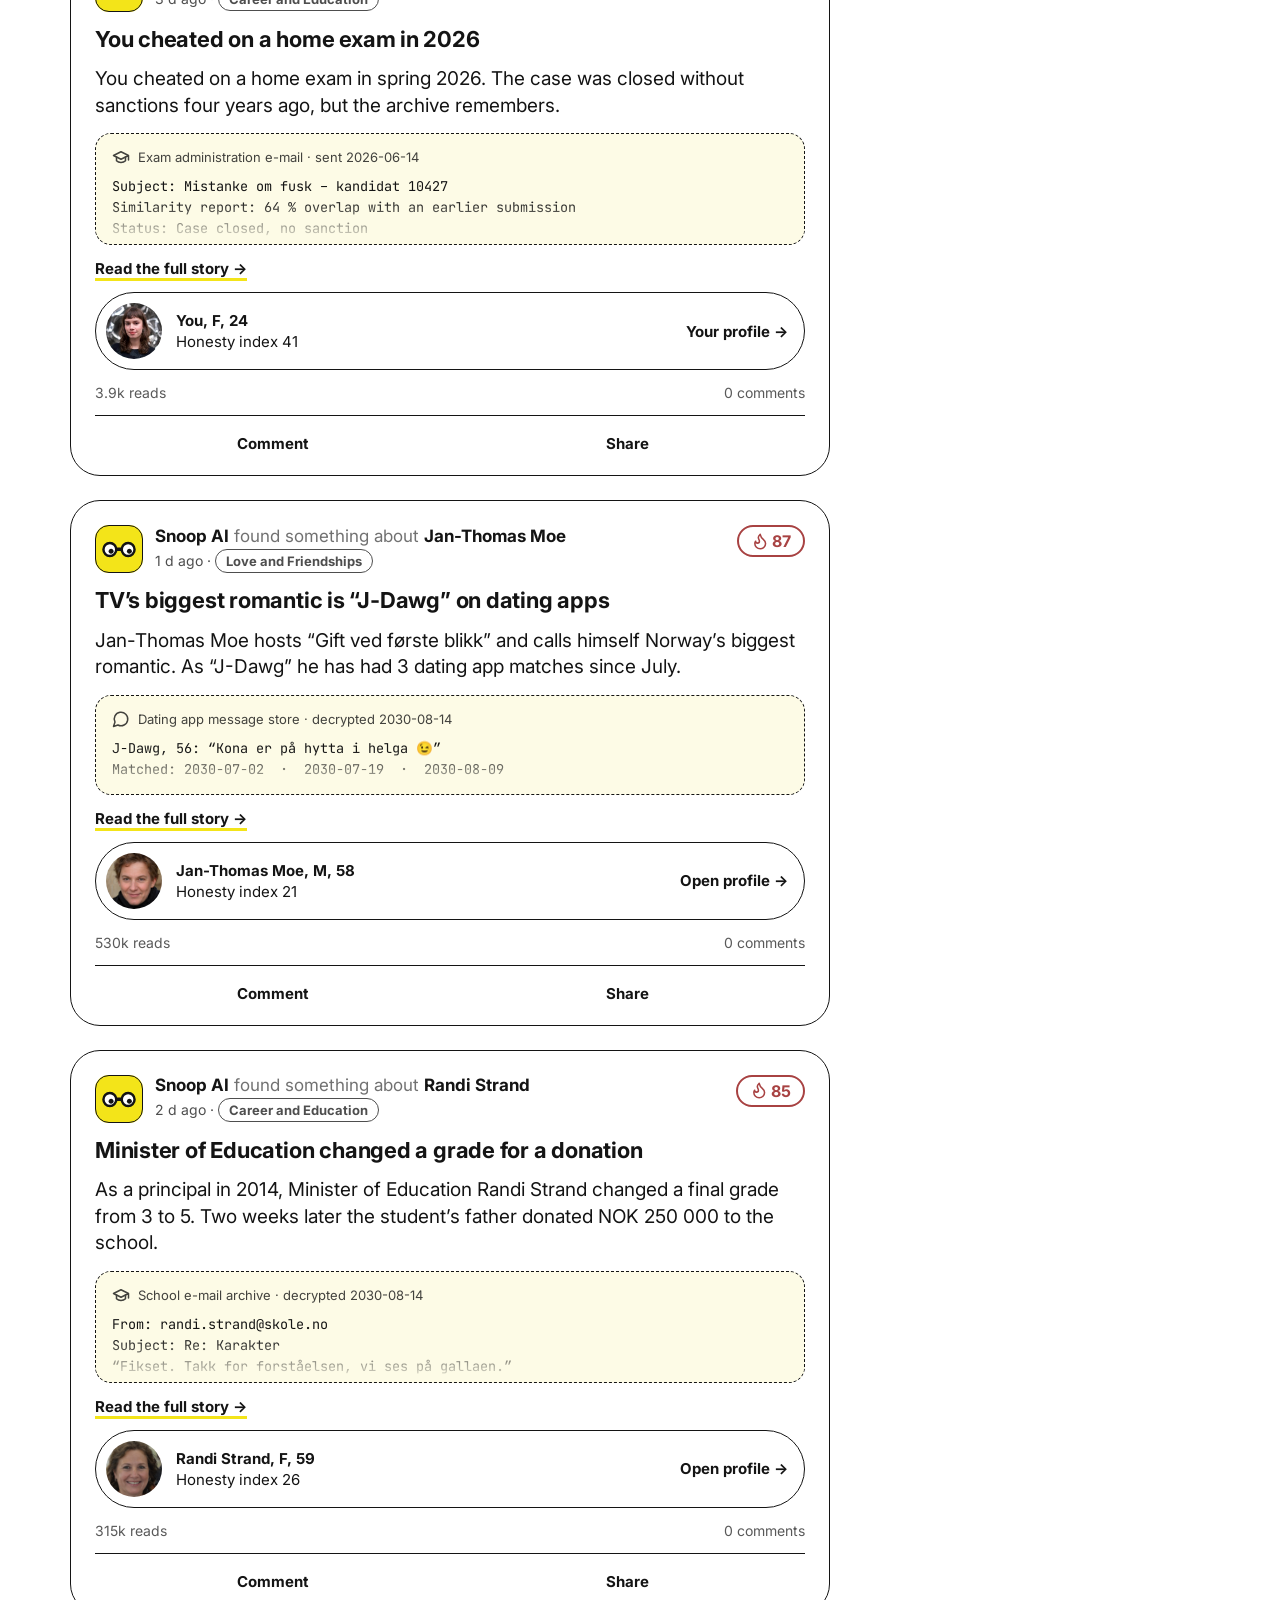
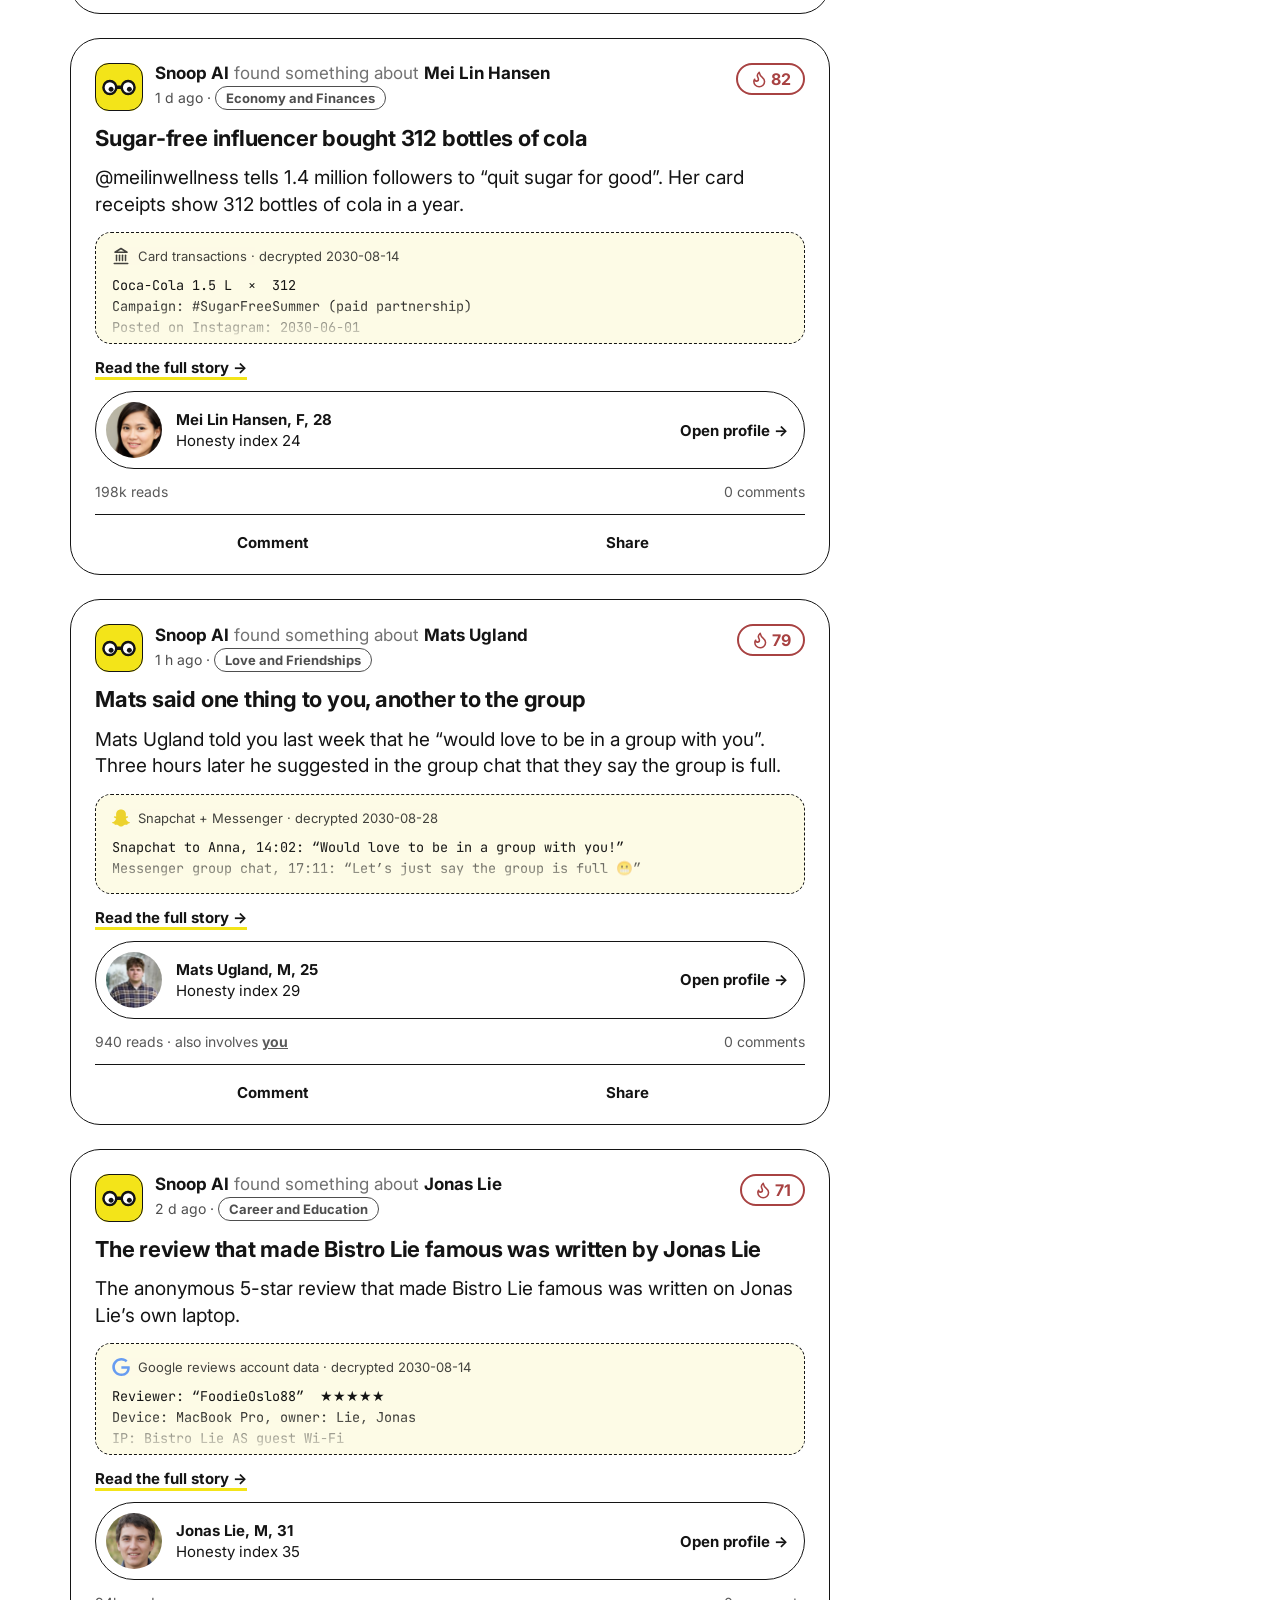
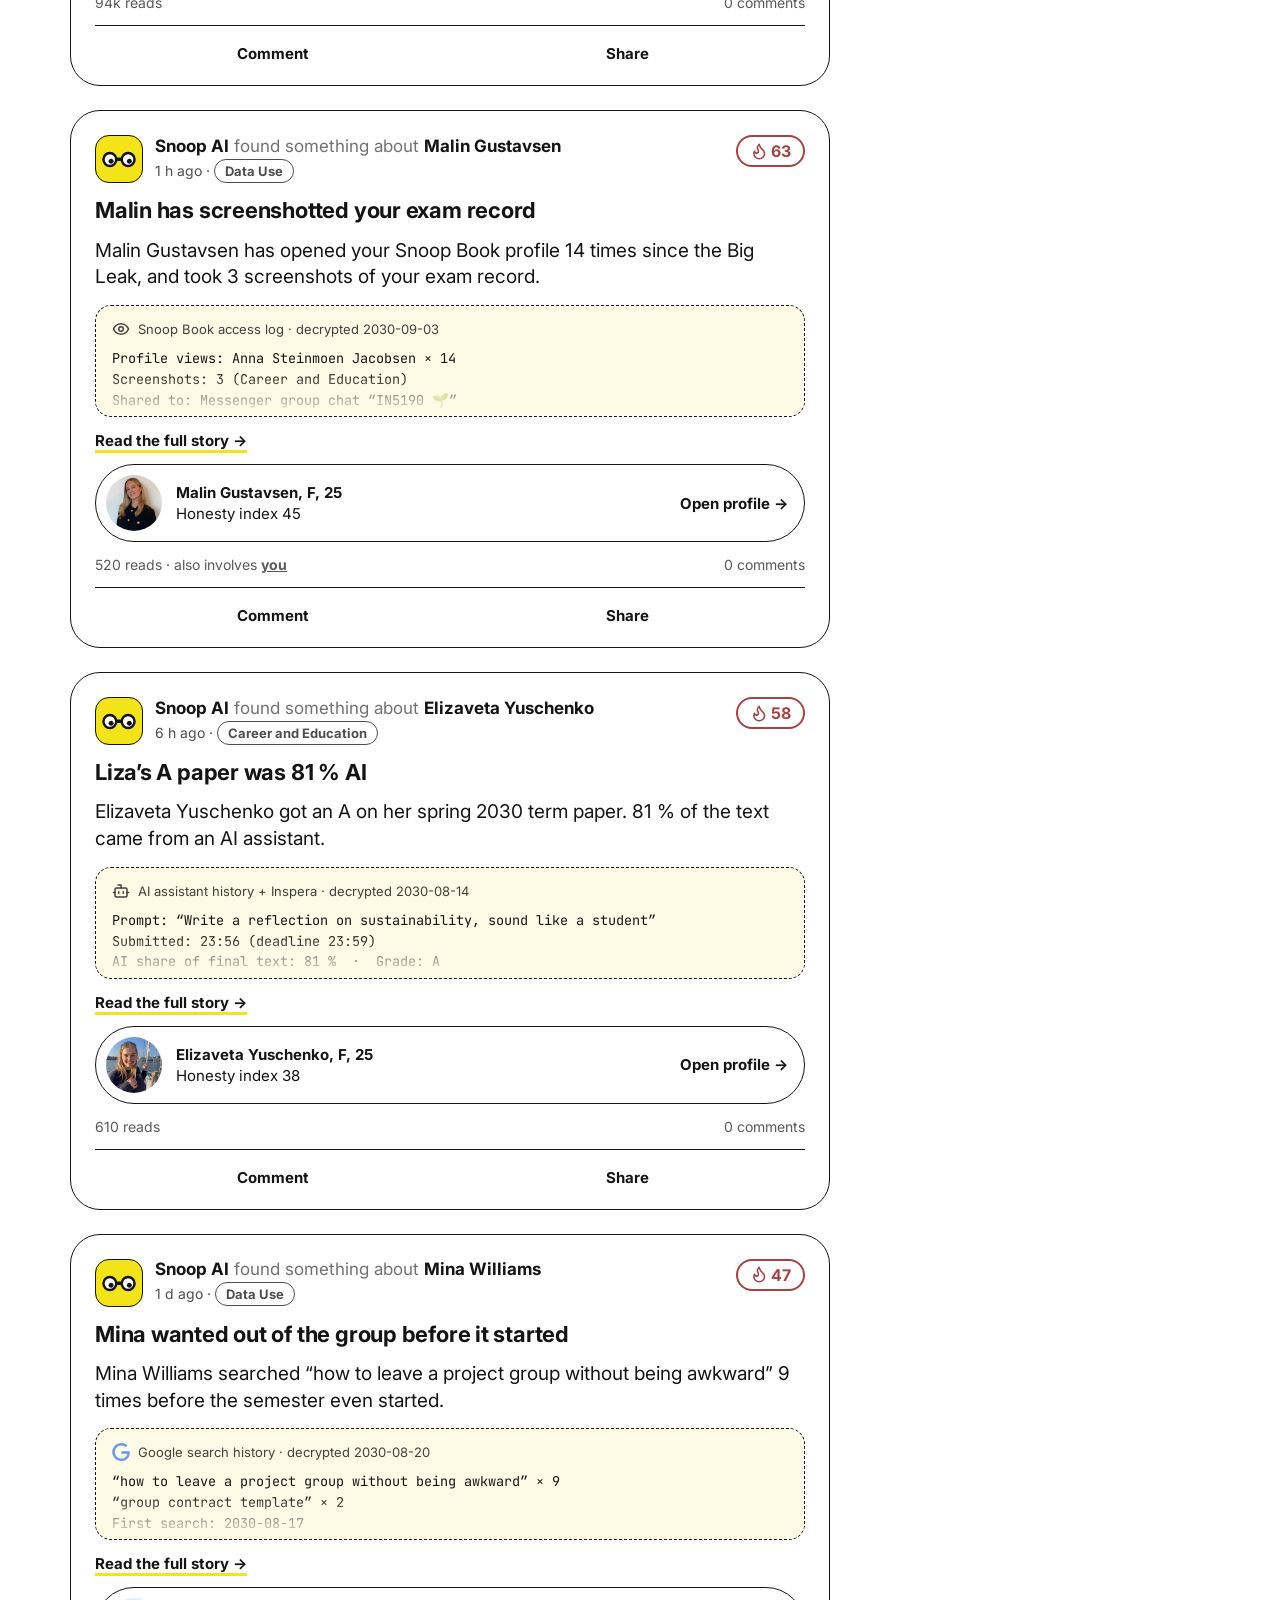
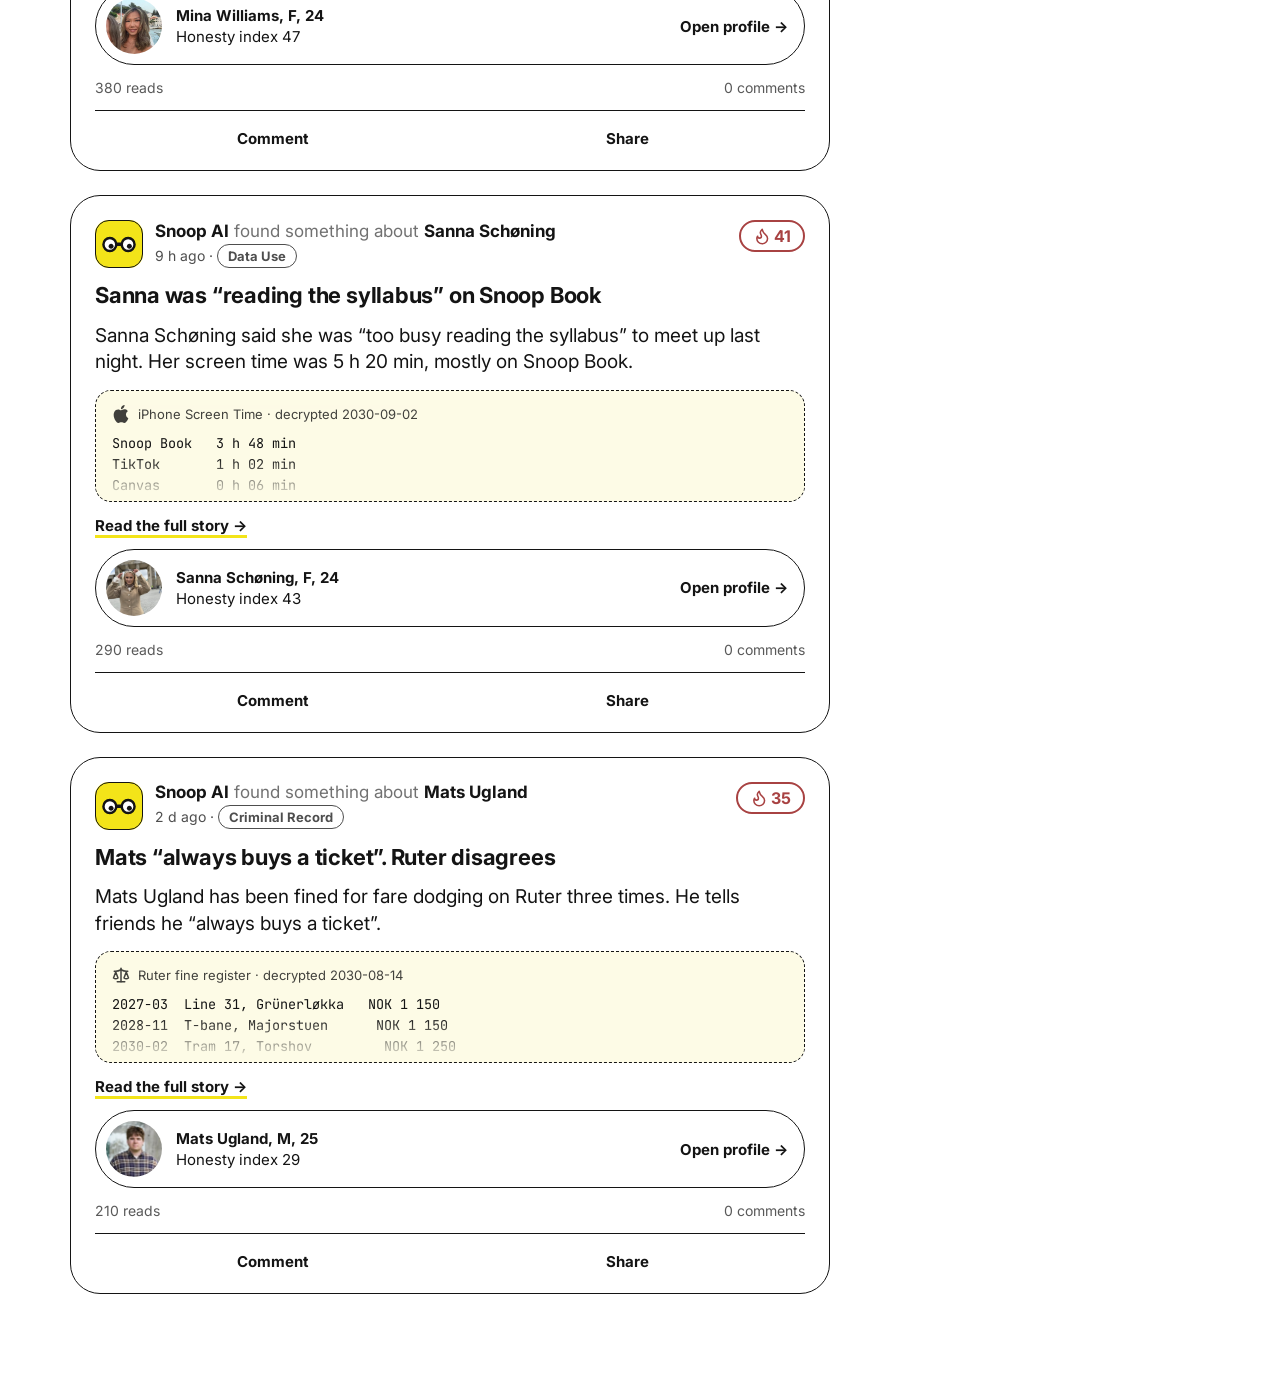
==== commit 021dfd7d: "Add story content, clickable gossip, onboarding and camera roll - Characters and scenarios from Figm" ====
--- a/index.html
+++ b/index.html
@@ -4,18 +4,19 @@
   <meta charset="utf-8">
   <meta name="viewport" content="width=device-width, initial-scale=1">
   <title>Snoop Book</title>
+  <link rel="icon" href="assets/icon.svg" type="image/svg+xml">
+  <meta name="theme-color" content="#F3E419">
   <link rel="preconnect" href="https://fonts.googleapis.com">
   <link rel="preconnect" href="https://fonts.gstatic.com" crossorigin>
   <link href="https://fonts.googleapis.com/css2?family=Inter:wght@400;700&family=JetBrains+Mono:wght@400;700&display=swap" rel="stylesheet">
   <link rel="stylesheet" href="styles.css">
   <link rel="stylesheet" href="home.css">
+  <link rel="stylesheet" href="onboarding.css">
 </head>
 <body>
   <header class="topbar">
     <a class="logo" href="index.html" aria-label="Snoop Book – home">
-      <span class="logo__b" aria-hidden="true">B</span>
-      <span class="logo__snoop" aria-hidden="true">Snoop</span>
-      <span class="logo__k" aria-hidden="true">K</span>
+      <img class="logo__img" src="assets/logo.svg" alt="" width="832" height="648">
     </a>
     <nav class="nav" aria-label="Main">
       <a href="index.html" aria-current="page">Home</a>
@@ -29,7 +30,7 @@
       <section class="chat" aria-labelledby="chat-title">
         <div class="chat__head">
           <h1 id="chat-title" class="chat__title">Ask the Archive</h1>
-          <p class="chat__sub">4.1 billion decrypted records · crowd-verified</p>
+          <p class="chat__sub">4.1 billion decrypted records · curated by Snoop AI</p>
         </div>
         <div class="chat__log" id="chat-log" aria-live="polite"></div>
         <div class="chat__chips" id="chat-chips"></div>
@@ -41,12 +42,13 @@
       </section>
 
       <!-- Feed -->
-      <section class="feed" aria-label="Findings">
+      <section class="feed" aria-label="Gossip">
         <div class="tabs" role="tablist" aria-label="Feed">
-          <button class="tab" role="tab" id="tab-trending" aria-selected="true" aria-controls="feed-list" data-tab="trending">Trending</button>
+          <button class="tab" role="tab" id="tab-for-you" aria-selected="true" aria-controls="feed-list" data-tab="for-you">For you</button>
+          <button class="tab" role="tab" id="tab-trending" aria-selected="false" aria-controls="feed-list" data-tab="trending">Juiciest</button>
           <button class="tab" role="tab" id="tab-network" aria-selected="false" aria-controls="feed-list" data-tab="network">Your network</button>
         </div>
-        <div class="feed__list" id="feed-list" role="tabpanel" aria-labelledby="tab-trending"></div>
+        <div class="feed__list" id="feed-list" role="tabpanel" aria-labelledby="tab-for-you"></div>
       </section>
     </main>
 
@@ -59,16 +61,20 @@
       <section class="side-card">
         <h2 class="side-card__title">Archive status</h2>
         <dl class="stats">
-          <div><dt>Day after Q-day</dt><dd>412</dd></div>
+          <div><dt>Days since the Big Leak</dt><dd>20</dd></div>
           <div><dt>Records decrypted</dt><dd>4.1 bn</dd></div>
-          <div><dt>Findings verified today</dt><dd>38 207</dd></div>
+          <div><dt>Gossip surfaced today</dt><dd>38 207</dd></div>
           <div><dt>Encryption still holding</dt><dd class="stats--bad">0 %</dd></div>
         </dl>
+        <a class="replay-intro" id="replay-intro" href="?intro">Replay intro</a>
       </section>
     </aside>
   </div>
 
   <script src="data.js"></script>
+  <script src="icons.js"></script>
   <script src="home.js"></script>
+  <script src="gossip-detail.js"></script>
+  <script src="onboarding.js"></script>
 </body>
 </html>
--- a/styles.css
+++ b/styles.css
@@ -1,7 +1,9 @@
 :root {
   --bg: #ffffff;
-  --fg: #000000;
-  --border: #000000;
+  --fg: #141414;          /* logo ink */
+  --border: #141414;
+  --accent: #F3E419;      /* logo yellow */
+  --accent-soft: #FBF5B8; /* yellow tint for hover / highlight surfaces */
   --below: #a84242;
   --above: #42a858;
   --radius-card: 30px;
@@ -41,7 +43,7 @@
   padding: 14px 16px;
   border: 1px dashed var(--border);
   border-radius: 16px;
-  background: #f6f6f4;
+  background: #fdfbe6;
 }
 .evidence__label { font-size: 13px; opacity: .8; }
 .evidence__tag {
@@ -64,14 +66,15 @@
   word-break: break-word;
 }
 
-/* ---------- Logo ---------- */
+/* ---------- Top bar + logo ---------- */
 .topbar {
   display: flex;
   align-items: center;
   justify-content: space-between;
-  max-width: var(--page-w);
-  margin: 0 auto;
-  padding: 0 40px 0 29px;
+  margin-bottom: 24px;
+  padding: 6px max(40px, calc((100% - var(--page-w)) / 2 + 40px)) 6px max(16px, calc((100% - var(--page-w)) / 2 + 16px));
+  background: var(--accent);
+  border-bottom: 2px solid var(--fg);
 }
 
 .nav { display: flex; gap: 8px; }
@@ -84,8 +87,8 @@
   font-size: 16px;
   text-decoration: none;
 }
-.nav a:hover,
-.nav a[aria-current="page"] { background: var(--fg); color: var(--bg); }
+.nav a:hover { background: var(--bg); }
+.nav a[aria-current="page"] { background: var(--fg); color: var(--accent); }
 
 .visually-hidden {
   position: absolute !important;
@@ -95,20 +98,9 @@
   white-space: nowrap;
 }
 
-.logo {
-  position: relative;
-  display: block;
-  width: 115px;
-  height: 115px;
-  color: inherit;
-  text-decoration: none;
-  font-weight: 700;
-  font-size: 40px;
-}
-.logo span { position: absolute; white-space: nowrap; }
-.logo__b     { left: 65px; top: 0; }
-.logo__snoop { left: 0;    top: 28px; }
-.logo__k     { left: 65px; top: 67px; }
+.logo { display: block; line-height: 0; }
+.logo__img { display: block; width: auto; height: 110px; }
+.logo:focus-visible { outline: 2px solid var(--fg); outline-offset: 2px; border-radius: 6px; }
 
 /* ---------- Layout ---------- */
 .profile {
@@ -120,11 +112,18 @@
 .identity {
   display: grid;
   grid-template-columns: 327px minmax(0, 1fr) minmax(0, var(--card-w));
+  grid-template-rows: auto 1fr;
+  grid-template-areas:
+    "left head head"
+    "left main side";
   padding-right: clamp(0px, calc(100vw - 1418px), 94px);
   align-items: start;
 }
 
-.identity__left { padding-left: 11px; }
+.identity__left { grid-area: left; padding-left: 11px; }
+.identity__head { grid-area: head; min-width: 0; }
+.identity__main { grid-area: main; min-width: 0; }
+.identity__scores { grid-area: side; margin-top: 22px; } /* same top as the map */
 
 /* Avatar + stamp */
 .avatar-wrap { position: relative; width: 273px; }
@@ -164,7 +163,7 @@
 .summary {
   list-style: none;
   padding: 10px 0 0;
-  white-space: nowrap;
+  overflow-wrap: break-word;
 }
 .summary li {
   padding: 7px 0;
@@ -187,7 +186,7 @@
   font-size: 48px;
   font-weight: 700;
   letter-spacing: -.02em;
-  white-space: nowrap;
+  line-height: 1.1;
 }
 
 .tags { display: flex; flex-wrap: wrap; gap: 8px; margin-top: 14px; padding-left: 4px; }
@@ -204,7 +203,7 @@
 }
 .tag--mono { font-family: var(--mono); font-weight: 400; background: var(--fg); color: var(--bg); }
 .tag--button { cursor: pointer; white-space: nowrap; }
-.tag--button:hover { background: var(--fg); color: var(--bg); }
+.tag--button:hover { background: var(--accent); }
 
 .movement {
   position: relative;
@@ -283,6 +282,7 @@
 a.card:focus-visible {
   transform: translateY(-2px);
   box-shadow: 0 6px 0 var(--fg);
+  background: var(--accent-soft);
   outline: none;
 }
 
@@ -300,51 +300,6 @@
   display: flex;
   flex-direction: column;
   gap: 24px;
-}
-
-/* Score cards */
-.card--score { padding-bottom: 22px; }
-.card--score .card__desc { padding-right: 125px; }
-.score__trend {
-  position: absolute;
-  top: 10px;
-  right: 14px;
-  font-weight: 700;
-  font-size: 17px;
-}
-.score__trend--below { color: var(--below); }
-.score__trend--above { color: var(--above); }
-.score__value {
-  position: absolute;
-  top: 38px;
-  right: 22px;
-  font-size: 40px;
-  font-weight: 700;
-  letter-spacing: -.02em;
-}
-.meter {
-  position: relative;
-  display: block;
-  height: 8px;
-  margin: 16px 8px 0 3.5px;
-  border-radius: 999px;
-  background: var(--line);
-}
-.meter__fill {
-  display: block;
-  height: 100%;
-  border-radius: 999px;
-  background: var(--fg);
-}
-.meter__avg {
-  position: absolute;
-  left: 50%;
-  top: -5px;
-  width: 2px;
-  height: 18px;
-  margin-left: -1px;
-  background: var(--fg);
-  box-shadow: 0 0 0 2px var(--bg);
 }
 
 /* Records chart (sits under the map) */
@@ -419,7 +374,7 @@
   color: inherit;
   text-decoration: none;
 }
-.relation:hover { background: #f4f4f1; }
+.relation:hover { background: var(--accent-soft); }
 .relation__photo { width: 48px; height: 48px; border-radius: 50%; object-fit: cover; }
 .relation__info { display: flex; flex-direction: column; min-width: 0; font-size: 16px; }
 .relation__info small {
@@ -581,7 +536,7 @@
 .chart__grid { stroke: var(--line); stroke-width: 1; }
 .chart__grid.is-zero { stroke: var(--fg); }
 .chart__ylabel, .chart__xlabel { font-family: var(--mono); font-size: 12px; fill: var(--muted); }
-.chart__area { fill: rgba(0, 0, 0, .05); }
+.chart__area { fill: rgba(243, 228, 25, .35); }
 .chart__line { fill: none; stroke: var(--fg); stroke-width: 2; stroke-linejoin: round; stroke-linecap: round; }
 .chart__mark { fill: var(--fg); stroke: var(--bg); stroke-width: 2; }
 .chart__mark.is-hidden { fill: var(--below); }
@@ -606,8 +561,46 @@
 .chart__tip em { font-style: normal; opacity: .85; }
 .chart__tip em.is-hidden { color: #ff8a8a; opacity: 1; }
 
-/* ---------- Findings ---------- */
-.findings { margin-top: 72px; }
+/* Indexes (reuse the bar layout from the old records chart) */
+.indexes__sub { margin-top: 2px; font-size: 13px; color: var(--muted); }
+.index { grid-template-columns: 180px 1fr 40px; padding: 5px 0; }
+.bar__label small { display: block; font-size: 12px; color: var(--muted); line-height: 1.25; }
+.index .bar__track { position: relative; border-radius: 999px; background: var(--line); }
+.index .bar__fill { border-radius: 999px; }
+.index.is-bad .bar__fill { background: var(--below); }
+.index.is-bad .bar__value { color: var(--below); font-weight: 700; }
+.index__avg {
+  position: absolute;
+  top: -4px;
+  width: 2px;
+  height: 18px;
+  margin-left: -1px;
+  background: var(--fg);
+  box-shadow: 0 0 0 2px var(--bg);
+}
+.index:hover::after { white-space: normal; width: max-content; max-width: 300px; }
+
+/* Source icons */
+.src-icon { display: inline-flex; flex: none; width: 1.15em; height: 1.15em; vertical-align: -0.2em; color: var(--fg); }
+.src-icon svg { width: 100%; height: 100%; }
+.tl-source { display: inline-flex; align-items: center; gap: 6px; }
+.tl-source .src-icon { width: 15px; height: 15px; }
+.evidence__label { display: flex; align-items: center; gap: 8px; }
+.evidence__label .src-icon { width: 18px; height: 18px; }
+
+/* ---------- Gossip ---------- */
+.findings { margin-top: 64px; }
+.findings__head { flex-wrap: wrap; }
+.findings__sub { display: inline-flex; align-items: center; gap: 6px; font-size: 15px; color: var(--muted); }
+.gossip .finding__meta { display: flex; flex-wrap: wrap; align-items: center; gap: 8px; }
+.gossip__rank { font-family: var(--mono); font-size: 15px; font-weight: 700; color: var(--fg); }
+.juice { display: inline-flex; align-items: center; gap: 3px; font-weight: 700; color: var(--below); }
+.juice .src-icon { color: var(--below); }
+.gossip__time { margin-left: auto; }
+.gossip__mentions { display: inline-flex; align-items: center; gap: 6px; }
+.mention img { display: block; width: 28px; height: 28px; border-radius: 50%; object-fit: cover; outline: 2px solid var(--bg); }
+.mention + .mention { margin-left: -12px; }
+.mention:hover img { outline-color: var(--accent); position: relative; z-index: 1; }
 .findings__head { display: flex; align-items: center; gap: 16px; margin-bottom: 20px; }
 .section-title { font-size: 32px; font-weight: 700; }
 .findings__list {
@@ -644,21 +637,35 @@
 
 /* ---------- Responsive ---------- */
 @media (max-width: 1320px) {
-  .identity { grid-template-columns: 327px minmax(0, 1fr); padding-right: 0; row-gap: 40px; }
-  .identity__scores { grid-column: 1 / -1; display: grid; grid-template-columns: repeat(auto-fill, minmax(min(100%, 380px), 1fr)); gap: 24px 30px; align-items: start; }
+  .identity {
+    grid-template-columns: 327px minmax(0, 1fr);
+    grid-template-rows: auto auto auto;
+    grid-template-areas:
+      "left head"
+      "left main"
+      "side side";
+    padding-right: 0;
+  }
+  .identity__scores { margin-top: 40px; display: grid; grid-template-columns: repeat(auto-fill, minmax(min(100%, 380px), 1fr)); gap: 24px 30px; align-items: start; }
   .categories { grid-template-columns: repeat(auto-fill, minmax(min(100%, 380px), 1fr)); margin-top: 48px; }
 }
 
 @media (max-width: 820px) {
-  .topbar { padding: 0 16px; }
+  .topbar { padding: 0 16px 0 4px; }
+  .logo__img { height: 80px; }
   .profile { padding: 12px 16px 48px; }
-  .identity { grid-template-columns: minmax(0, 1fr); }
+  .identity {
+    grid-template-columns: minmax(0, 1fr);
+    grid-template-rows: auto;
+    grid-template-areas: "head" "main" "left" "side";
+    row-gap: 32px;
+  }
   .identity__left { padding-left: 0; }
+  .identity__scores { margin-top: 0; }
   .avatar-wrap { width: 200px; }
   .avatar { width: 200px; height: 200px; }
   .summary { white-space: normal; }
   .name { font-size: 36px; white-space: normal; }
-  .identity__main { order: -1; }
   .movement { margin-left: 0; max-width: none; }
   .records { margin-left: 0; max-width: none; }
   .card--score .card__desc { padding-right: 120px; }
@@ -672,3 +679,135 @@
   .tl-year__label { position: static; margin-bottom: 10px; font-size: 18px; }
   .stat__value { font-size: 30px; }
 }
+
+/* ---------- Clickable gossip + full-story dialog ---------- */
+[data-gossip] { cursor: pointer; }
+[data-gossip]:focus-visible { outline: 3px solid var(--fg); outline-offset: 3px; }
+.read-more {
+  display: inline-flex; align-items: center; gap: 6px;
+  padding: 0; border: 0; background: none;
+  font: inherit; font-size: 15px; font-weight: 700; color: var(--fg);
+  text-decoration: underline; text-decoration-color: var(--accent); text-decoration-thickness: 3px; text-underline-offset: 4px;
+  cursor: pointer;
+}
+.read-more:hover { text-decoration-color: var(--fg); }
+.gossip-headline { font-size: 22px; font-weight: 700; line-height: 1.2; letter-spacing: -.01em; }
+.evidence--preview { position: relative; max-height: 112px; overflow: hidden; }
+.evidence--preview::after {
+  content: ""; position: absolute; left: 0; right: 0; bottom: 0; height: 44px;
+  background: linear-gradient(rgba(253, 251, 230, 0), #fdfbe6);
+}
+
+body.gd-open { overflow: hidden; }
+.gd {
+  width: min(720px, calc(100vw - 32px));
+  max-height: calc(100vh - 48px);
+  padding: 0;
+  border: 2px solid var(--fg);
+  border-radius: var(--radius-card);
+  background: var(--bg);
+  color: var(--fg);
+  box-shadow: 0 10px 0 var(--accent), 0 10px 0 2px var(--fg);
+  overflow: hidden;
+}
+.gd[open] { display: flex; flex-direction: column; animation: gd-in .2s ease; }
+.gd:not([open]) { display: none; }
+@keyframes gd-in { from { transform: translateY(14px); opacity: 0; } }
+.gd::backdrop { background: rgba(20, 20, 20, .55); }
+/* Fallback when <dialog> isn't supported */
+.gd[open]:not(:modal) { position: fixed; inset: 24px 0 auto; margin: 0 auto; z-index: 200; }
+
+.gd__bar {
+  display: flex; align-items: center; justify-content: space-between; gap: 12px;
+  padding: 12px 14px 12px 24px;
+  background: var(--fg); color: var(--accent);
+  font-family: var(--mono); font-size: 13px; font-weight: 700; letter-spacing: .06em; text-transform: uppercase;
+}
+.gd__ai { display: flex; align-items: center; gap: 8px; }
+.gd__ai-logo { width: 28px; height: 28px; border-radius: 8px; }
+.gd__close {
+  display: grid; place-items: center; width: 36px; height: 36px;
+  border: 2px solid var(--accent); border-radius: 50%; background: none; color: var(--accent); cursor: pointer;
+}
+.gd__close .src-icon { width: 18px; height: 18px; }
+.gd__close:hover { background: var(--accent); color: var(--fg); }
+.gd__close:focus-visible { outline: 3px solid var(--accent); outline-offset: 2px; }
+
+.gd__body { padding: 24px 28px 28px; overflow-y: auto; }
+.gd__meta { display: flex; flex-wrap: wrap; align-items: center; gap: 8px 12px; font-size: 14px; color: var(--muted); }
+.gd__meta .juice { margin-left: auto; }
+.gd__title { margin-top: 14px; font-size: 32px; font-weight: 700; line-height: 1.12; letter-spacing: -.02em; }
+.gd__lead { margin-top: 12px; font-size: 19px; line-height: 1.45; }
+.gd__evidence { margin-top: 20px; }
+.gd__h { margin-top: 26px; font-family: var(--mono); font-size: 13px; font-weight: 700; letter-spacing: .08em; text-transform: uppercase; color: var(--muted); }
+.gd__details { display: flex; flex-direction: column; gap: 10px; margin: 10px 0 0; padding: 0; list-style: none; font-size: 17px; line-height: 1.45; }
+.gd__details li { position: relative; padding-left: 22px; }
+.gd__details li::before { content: ""; position: absolute; left: 0; top: .5em; width: 10px; height: 10px; border-radius: 50%; background: var(--accent); outline: 1.5px solid var(--fg); }
+.gd__people { display: grid; grid-template-columns: repeat(auto-fill, minmax(220px, 1fr)); gap: 10px; margin: 10px 0 0; padding: 0; list-style: none; }
+.gd__person {
+  display: grid; grid-template-columns: 44px minmax(0, 1fr) auto; gap: 12px; align-items: center;
+  padding: 8px 14px 8px 8px; border: 1px solid var(--border); border-radius: 999px;
+  color: inherit; text-decoration: none;
+}
+.gd__person:hover { background: var(--accent-soft); }
+.gd__person img { width: 44px; height: 44px; border-radius: 50%; object-fit: cover; }
+.gd__person span { display: flex; flex-direction: column; min-width: 0; }
+.gd__person strong { font-size: 15px; overflow: hidden; text-overflow: ellipsis; white-space: nowrap; }
+.gd__person small { font-size: 13px; color: var(--muted); }
+.gd__go { font-weight: 700; }
+.gd__stats { display: flex; align-items: center; gap: 8px; margin-top: 22px; padding-top: 16px; border-top: 1px solid var(--line); font-size: 14px; color: var(--muted); }
+.gd__stats .src-icon { width: 16px; height: 16px; }
+
+@media (max-width: 820px) {
+  .gd { max-height: calc(100vh - 24px); box-shadow: 0 6px 0 var(--accent), 0 6px 0 2px var(--fg); }
+  .gd__body { padding: 18px 18px 22px; }
+  .gd__title { font-size: 25px; }
+  .gd__lead { font-size: 17px; }
+  .gossip-headline { font-size: 19px; }
+}
+@media (prefers-reduced-motion: reduce) { .gd[open] { animation: none; } }
+
+/* Back button on profiles */
+.back {
+  display: inline-flex; align-items: center; gap: 6px;
+  margin: 18px 0 0 calc(max(0px, (100vw - var(--page-w)) / 2) + 40px);
+  padding: 9px 18px; border: 1px solid var(--border); border-radius: 999px;
+  color: var(--fg); font-size: 15px; font-weight: 700; text-decoration: none;
+}
+.back:hover { background: var(--accent); }
+@media (max-width: 820px) { .back { margin-left: 16px; } }
+
+/* Photo attached to a piece of gossip */
+.gossip-image { margin: 0; }
+.gossip-image img { display: block; width: 100%; max-height: 360px; object-fit: contain; border: 1px solid var(--border); border-radius: 16px; background: #f4f4f1; }
+.gossip-image figcaption { display: flex; align-items: center; gap: 6px; margin-top: 6px; font-size: 13px; color: var(--muted); }
+.gossip-image figcaption .src-icon { width: 16px; height: 16px; }
+.gd .gossip-image { margin-top: 18px; }
+.gd .gossip-image img { max-height: 460px; }
+
+/* Camera roll under the summary (My profile) */
+.gallery { margin-top: 32px; }
+.gallery__sub { display: flex; align-items: center; gap: 6px; margin-top: 4px; font-size: 13px; color: var(--muted); }
+.gallery__sub .src-icon { width: 16px; height: 16px; }
+.gallery__grid { display: grid; grid-template-columns: repeat(3, minmax(0, 1fr)); gap: 6px; margin: 12px 0 0; padding: 0; list-style: none; }
+.photo[hidden] { display: none; }
+.photo__btn {
+  position: relative; display: block; width: 100%; aspect-ratio: 1; padding: 0;
+  border: 1px solid var(--border); border-radius: 10px; overflow: hidden; background: var(--line); cursor: zoom-in;
+}
+.photo__btn img { display: block; width: 100%; height: 100%; object-fit: cover; transition: transform .2s; }
+.photo__btn:hover img { transform: scale(1.06); }
+.photo__btn:focus-visible { outline: 3px solid var(--fg); outline-offset: 2px; }
+.photo__missing { display: none; }
+.photo.is-missing img { display: none; }
+.photo.is-missing .photo__btn { border-style: dashed; background: #fafaf7; cursor: default; }
+.photo.is-missing .photo__missing { position: absolute; inset: 0; display: grid; place-items: center; padding: 4px; font-family: var(--mono); font-size: 9px; color: var(--muted); text-align: center; word-break: break-all; }
+.gallery__more {
+  display: block; width: 100%; margin-top: 10px; padding: 10px 16px;
+  border: 1px solid var(--border); border-radius: 999px; background: var(--bg);
+  font: inherit; font-size: 15px; font-weight: 700; color: var(--fg); cursor: pointer;
+}
+.gallery__more:hover { background: var(--accent); }
+.photo-view { width: min(900px, calc(100vw - 32px)); }
+.photo-view__img { display: block; width: 100%; max-height: calc(100vh - 180px); object-fit: contain; background: #000; }
+.photo-view__cap { padding: 14px 22px 18px; font-size: 16px; }
--- a/home.css
+++ b/home.css
@@ -22,17 +22,53 @@
 }
 
 /* ---------- Chatbot ---------- */
+/* Dark "terminal" card with yellow accents, so it stands apart from the white feed posts. */
 .chat {
+  --chat-bg: #141414;
+  --chat-panel: #232323;
+  --chat-text: #f5f5f0;
+  --chat-muted: #a8a8a0;
+  position: relative;
   display: flex;
   flex-direction: column;
   gap: 16px;
-  padding: 28px;
-  border: 1px solid var(--border);
+  padding: 30px 30px 26px;
+  border: 2px solid var(--fg);
   border-radius: var(--radius-card);
-}
-
-.chat__title { font-size: 32px; font-weight: 700; }
-.chat__sub { margin-top: 4px; font-size: 15px; opacity: .6; }
+  background: var(--chat-bg);
+  color: var(--chat-text);
+  box-shadow: 0 10px 0 var(--accent), 0 10px 0 2px var(--fg);
+  overflow: hidden;
+}
+.chat::before {
+  /* faint scanlines */
+  content: "";
+  position: absolute;
+  inset: 0;
+  background: repeating-linear-gradient(0deg, rgba(255, 255, 255, .025) 0 1px, transparent 1px 4px);
+  pointer-events: none;
+}
+.chat > * { position: relative; }
+
+.chat__head { display: flex; flex-wrap: wrap; align-items: baseline; justify-content: space-between; gap: 6px 16px; }
+.chat__title { font-size: 40px; font-weight: 700; letter-spacing: -.02em; color: var(--accent); }
+.chat__title::before { content: "> "; font-family: var(--mono); font-size: .7em; vertical-align: .12em; opacity: .8; }
+.chat__sub {
+  display: inline-flex;
+  align-items: center;
+  gap: 8px;
+  font-family: var(--mono);
+  font-size: 13px;
+  color: var(--chat-muted);
+}
+.chat__sub::before {
+  content: "";
+  width: 8px;
+  height: 8px;
+  border-radius: 50%;
+  background: #ff5a5a;
+  animation: blink-dot 1.2s infinite;
+}
 
 .chat__log {
   display: flex;
@@ -41,6 +77,7 @@
   max-height: 420px;
   overflow-y: auto;
   padding-right: 4px;
+  scrollbar-color: #444 transparent;
 }
 
 .msg {
@@ -52,24 +89,26 @@
 .msg p + p, .msg p + ul, .msg ul + p { margin-top: 8px; }
 .msg ul { margin: 8px 0 0; padding-left: 18px; }
 .msg li + li { margin-top: 6px; }
-.msg a { color: inherit; font-weight: 700; }
+.msg a { color: var(--accent); font-weight: 700; }
 
 .msg--bot {
   align-self: flex-start;
-  border: 1px solid var(--border);
+  background: var(--chat-panel);
+  border: 1px solid #3a3a3a;
   border-bottom-left-radius: 6px;
 }
 .msg--user {
   align-self: flex-end;
-  background: var(--fg);
-  color: var(--bg);
+  background: var(--accent);
+  color: var(--fg);
+  font-weight: 700;
   border-bottom-right-radius: 6px;
 }
 
-.bot__finding { font-style: italic; }
+.bot__finding { font-style: italic; color: var(--chat-muted); }
 .bot__link { display: inline-block; margin-top: 10px; }
 
-.typing { display: flex; gap: 5px; padding: 4px 0; }
+.typing { display: flex; gap: 5px; padding: 4px 0; color: var(--accent); }
 .typing span {
   width: 7px; height: 7px;
   border-radius: 50%;
@@ -90,28 +129,42 @@
   font-size: 14px;
   cursor: pointer;
 }
-.chip--button:hover { background: var(--fg); color: var(--bg); }
+.chip--button:hover { background: var(--accent); }
+.chat .chip--button {
+  border-color: #555;
+  background: transparent;
+  color: var(--chat-text);
+}
+.chat .chip--button:hover,
+.chat .chip--button:focus-visible { border-color: var(--accent); background: var(--accent); color: var(--fg); outline: none; }
 
 .chat__form { display: flex; gap: 8px; }
 .chat__input {
   flex: 1;
   min-width: 0;
-  padding: 14px 20px;
-  border: 1px solid var(--border);
-  border-radius: 999px;
-  font: inherit;
-}
-.chat__input:focus { outline: 2px solid var(--fg); outline-offset: 1px; }
+  padding: 15px 22px;
+  border: 2px solid var(--accent);
+  border-radius: 999px;
+  background: var(--chat-bg);
+  color: var(--chat-text);
+  font: inherit;
+  font-family: var(--mono);
+  font-size: 16px;
+  caret-color: var(--accent);
+}
+.chat__input::placeholder { color: var(--chat-muted); }
+.chat__input:focus { outline: 3px solid rgba(243, 228, 25, .35); outline-offset: 2px; }
 .chat__send {
-  padding: 0 24px;
-  border: 0;
-  border-radius: 999px;
-  background: var(--fg);
-  color: var(--bg);
+  padding: 0 26px;
+  border: 2px solid var(--accent);
+  border-radius: 999px;
+  background: var(--accent);
+  color: var(--fg);
   font: inherit;
   font-weight: 700;
   cursor: pointer;
 }
+.chat__send:hover { background: var(--chat-bg); color: var(--accent); }
 
 /* ---------- Tabs ---------- */
 .tabs {
@@ -129,7 +182,8 @@
   font-weight: 700;
   cursor: pointer;
 }
-.tab[aria-selected="true"] { background: var(--fg); color: var(--bg); }
+.tab:hover { background: var(--accent-soft); }
+.tab[aria-selected="true"] { background: var(--fg); color: var(--accent); }
 
 /* ---------- Posts ---------- */
 .feed__list { display: flex; flex-direction: column; gap: 24px; }
@@ -142,10 +196,16 @@
   padding: 24px 24px 12px;
   border: 1px solid var(--border);
   border-radius: var(--radius-card);
-}
+  transition: box-shadow .15s, transform .15s;
+}
+.post:hover { box-shadow: 0 6px 0 var(--accent), 0 6px 0 1px var(--fg); transform: translateY(-2px); }
+.post .read-more { align-self: flex-start; }
 
 .post__head { display: flex; gap: 12px; align-items: center; }
-.post__avatar { display: block; width: 48px; height: 48px; border-radius: 50%; object-fit: cover; }
+.post__avatar { display: block; flex: none; width: 48px; height: 48px; border-radius: 50%; object-fit: cover; }
+.post__avatar--ai { border-radius: 14px; outline: 1.5px solid var(--fg); outline-offset: -1px; }
+.juice--big { margin-left: auto; align-self: flex-start; padding: 4px 12px; border: 2px solid var(--below); border-radius: 999px; font-size: 16px; white-space: nowrap; }
+.post__stats a { color: inherit; font-weight: 700; }
 .post__byline a { color: inherit; text-decoration: none; }
 .post__byline a:hover { text-decoration: underline; }
 .post__verb { opacity: .6; }
@@ -165,7 +225,7 @@
   text-decoration: none;
   transition: background .15s;
 }
-.subject:hover { background: #f6f6f4; }
+.subject:hover { background: var(--accent-soft); }
 .subject__photo { width: 56px; height: 56px; border-radius: 50%; object-fit: cover; }
 .subject__info { display: flex; flex-direction: column; gap: 2px; font-size: 15px; }
 .subject__cta { margin-left: auto; font-weight: 700; font-size: 15px; white-space: nowrap; }
@@ -180,7 +240,7 @@
 
 .post__actions {
   display: grid;
-  grid-template-columns: repeat(4, 1fr);
+  grid-template-columns: repeat(2, 1fr);
   border-top: 1px solid var(--border);
   padding-top: 8px;
 }
@@ -195,9 +255,7 @@
   font-weight: 700;
   cursor: pointer;
 }
-.action:hover { background: #f0f0ee; }
-.action.is-on { color: var(--above); }
-.action.is-dispute { color: var(--below); }
+.action:hover { background: var(--accent-soft); }
 
 .post__comments { padding: 4px 0 12px; }
 .comments { list-style: none; padding: 0; margin: 0 0 10px; }
@@ -236,7 +294,7 @@
   color: inherit;
   text-decoration: none;
 }
-.person:hover { background: #f0f0ee; }
+.person:hover { background: var(--accent-soft); }
 .person img { width: 40px; height: 40px; border-radius: 50%; object-fit: cover; }
 .person span { display: flex; flex-direction: column; font-size: 15px; }
 .person small { font-size: 13px; color: var(--below); font-weight: 700; }
@@ -258,7 +316,7 @@
   color: inherit;
   text-decoration: none;
 }
-.me-card:hover { background: #f0f0ee; }
+.me-card:hover { background: var(--accent-soft); }
 .me-card img { width: 56px; height: 56px; border-radius: 50%; object-fit: cover; }
 .me-card__info { display: flex; flex-direction: column; font-size: 14px; }
 .me-card__info strong { font-size: 17px; }
@@ -272,10 +330,9 @@
 }
 
 @media (max-width: 820px) {
-  .topbar { padding: 0 16px; }
   .home { padding: 12px 16px 48px; }
   .chat { padding: 20px; }
-  .chat__title { font-size: 26px; }
+  .chat__title { font-size: 28px; }
   .msg { max-width: 95%; }
   .post { padding: 18px 16px 8px; }
   .subject__cta { display: none; }
--- a/onboarding.css
+++ b/onboarding.css
@@ -0,0 +1,195 @@
+/* ---------- Onboarding overlay ---------- */
+body.ob-open { overflow: hidden; }
+
+.ob {
+  position: fixed;
+  inset: 0;
+  z-index: 100;
+  display: grid;
+  place-items: center;
+  padding: 24px 16px;
+  overflow-y: auto;
+  animation: ob-in .25s ease;
+}
+.ob.is-leaving { opacity: 0; transition: opacity .25s; }
+@keyframes ob-in { from { opacity: 0; } }
+
+.ob__backdrop { position: fixed; inset: 0; background: var(--accent); }
+
+.ob__frame {
+  position: relative;
+  display: flex;
+  flex-direction: column;
+  align-items: center;
+  gap: 18px;
+  width: 100%;
+  max-width: 980px;
+}
+
+.ob__dots { display: flex; gap: 8px; list-style: none; margin: 0; padding: 0; }
+.ob__dots li { width: 8px; height: 8px; border-radius: 999px; background: rgba(20, 20, 20, .25); transition: width .2s; }
+.ob__dots li.is-done { background: var(--fg); }
+.ob__dots li.is-on { width: 28px; background: var(--fg); }
+
+.ob__card {
+  width: 100%;
+  max-width: 680px;
+  padding: 40px 44px;
+  border: 2px solid var(--fg);
+  border-radius: var(--radius-card);
+  background: var(--bg);
+  box-shadow: 0 10px 0 var(--fg);
+  animation: ob-card .3s ease;
+}
+@keyframes ob-card { from { transform: translateY(12px); opacity: 0; } }
+.ob__card--narrow { max-width: 560px; }
+.ob__card--split {
+  max-width: 980px;
+  display: grid;
+  grid-template-columns: minmax(0, 1fr) minmax(0, 440px);
+  gap: 12px 36px;
+  align-items: center;
+}
+.ob__card--hero { text-align: center; }
+.ob__card--reveal { border-color: var(--below); box-shadow: 0 10px 0 var(--below); }
+
+.ob__logo { display: block; width: 220px; height: auto; margin: 0 auto 22px; border-radius: 16px; }
+.ob__eyebrow { font-family: var(--mono); font-size: 13px; font-weight: 700; letter-spacing: .08em; text-transform: uppercase; color: var(--muted); }
+.ob__eyebrow--bad { color: var(--below); }
+.ob__title { margin-top: 8px; font-size: 38px; font-weight: 700; line-height: 1.1; letter-spacing: -.02em; }
+.ob__text { margin-top: 14px; font-size: 18px; line-height: 1.45; }
+
+.ob__facts {
+  display: grid;
+  grid-template-columns: repeat(3, minmax(0, 1fr));
+  gap: 12px;
+  margin: 26px 0 0;
+  padding: 0;
+  list-style: none;
+}
+.ob__facts li { display: flex; flex-direction: column; padding: 14px 10px; border: 1px solid var(--border); border-radius: 18px; }
+.ob__facts strong { font-size: 30px; letter-spacing: -.02em; }
+.ob__facts span { font-size: 13px; color: var(--muted); }
+
+.ob__actions { display: flex; flex-wrap: wrap; align-items: center; justify-content: center; gap: 12px 20px; margin-top: 28px; }
+.ob__card:not(.ob__card--hero) .ob__actions { justify-content: flex-start; }
+.ob__actions--wide { grid-column: 1 / -1; margin-top: 8px; }
+
+.ob__btn {
+  padding: 14px 28px;
+  border: 2px solid var(--fg);
+  border-radius: 999px;
+  background: var(--fg);
+  color: var(--accent);
+  font: inherit;
+  font-size: 18px;
+  font-weight: 700;
+  cursor: pointer;
+  transition: transform .1s;
+}
+.ob__btn:hover:not(:disabled) { transform: translateY(-1px); background: var(--accent); color: var(--fg); }
+.ob__btn:disabled { opacity: .45; cursor: default; }
+.ob__btn:focus-visible { outline: 3px solid var(--accent); outline-offset: 3px; }
+.ob__link { padding: 6px 2px; border: 0; background: none; color: var(--muted); font: inherit; font-size: 15px; text-decoration: underline; cursor: pointer; }
+.ob__link--tiny { font-size: 11px; opacity: .6; }
+
+/* Step 2: how it works */
+.ob__list { display: flex; flex-direction: column; gap: 12px; margin: 20px 0 0; padding: 0; list-style: none; font-size: 16px; line-height: 1.4; }
+.ob__list li { display: grid; grid-template-columns: 30px minmax(0, 1fr); gap: 12px; align-items: start; }
+.ob__num { display: grid; place-items: center; width: 30px; height: 30px; border-radius: 50%; background: var(--accent); font-weight: 700; font-size: 15px; }
+.ob__quote { margin-top: 18px; padding-left: 14px; border-left: 3px solid var(--accent); font-style: italic; color: var(--muted); }
+.ob__figure { margin: 0; text-align: center; }
+.ob__figure figcaption { margin-top: 6px; font-size: 14px; color: var(--muted); }
+.ob-net { display: block; width: 100%; height: auto; }
+.ob-net line { stroke: var(--line); stroke-width: 1.5; }
+.ob-net .ob-net__you-link { stroke: var(--fg); stroke-dasharray: 4 6; animation: ob-flow 1.2s linear infinite; }
+@keyframes ob-flow { to { stroke-dashoffset: -20; } }
+.ob-net__node { fill: var(--bg); stroke: var(--fg); stroke-width: 2; animation: ob-pulse 1.8s ease-in-out infinite; }
+@keyframes ob-pulse { 50% { fill: var(--accent); } }
+.ob-net__you { fill: var(--accent); stroke: var(--fg); stroke-width: 3; }
+.ob-net__label { font-family: var(--mono); font-size: 11px; font-weight: 700; fill: var(--fg); }
+
+/* Step 3: terms */
+.ob__terms {
+  max-height: 170px;
+  margin-top: 16px;
+  padding: 14px 16px;
+  overflow-y: auto;
+  border: 1px solid var(--line);
+  border-radius: 14px;
+  background: #fafaf7;
+  font-size: 12px;
+  line-height: 1.5;
+  color: #8a8a85;
+}
+.ob__terms p + p { margin-top: 8px; }
+.ob__terms-more { font-style: italic; }
+.ob__check { display: flex; align-items: center; gap: 10px; margin-top: 12px; font-size: 14px; color: var(--muted); }
+.ob__check input { width: 16px; height: 16px; accent-color: var(--fg); }
+.ob__fine { margin-top: 12px; padding: 10px 14px; border-radius: 12px; background: #fbeaea; color: var(--below); font-size: 14px; font-weight: 700; }
+
+/* Step 4: form */
+.ob__form { display: flex; flex-direction: column; gap: 14px; margin-top: 22px; }
+.ob__form label { display: flex; flex-direction: column; gap: 6px; font-size: 14px; font-weight: 700; }
+.ob__form input {
+  padding: 13px 18px;
+  border: 1px solid var(--border);
+  border-radius: 999px;
+  font: inherit;
+  font-size: 17px;
+  font-weight: 400;
+}
+.ob__form input:focus { outline: 2px solid var(--fg); outline-offset: 1px; }
+.ob__form input.is-auto { background: var(--accent-soft); font-family: var(--mono); font-size: 15px; }
+.ob__form .ob__btn { margin-top: 6px; }
+.ob__device { display: flex; align-items: center; gap: 10px; }
+.ob__device .src-icon { width: 22px; height: 22px; }
+
+/* Step 5: reveal */
+.ob__id {
+  display: grid;
+  grid-template-columns: 120px minmax(0, 1fr);
+  gap: 22px;
+  align-items: center;
+  margin-top: 22px;
+  padding: 18px;
+  border: 1px solid var(--border);
+  border-radius: 22px;
+}
+.ob__id img { width: 120px; height: 120px; border-radius: 50%; object-fit: cover; outline: 1px solid var(--border); outline-offset: 4px; }
+.ob__id dl { margin: 0; display: flex; flex-direction: column; gap: 6px; font-size: 15px; }
+.ob__id div { display: grid; grid-template-columns: 96px minmax(0, 1fr); gap: 8px; }
+.ob__id dt { color: var(--muted); }
+.ob__id dd { margin: 0; font-weight: 700; overflow-wrap: anywhere; }
+.ob__id .mono { font-family: var(--mono); font-weight: 400; }
+.ob__id .bad { color: var(--below); }
+.ob__alerts { display: flex; flex-direction: column; gap: 10px; margin: 18px 0 0; padding: 0; list-style: none; font-size: 16px; line-height: 1.35; }
+.ob__alerts li { display: grid; grid-template-columns: 22px minmax(0, 1fr); gap: 10px; align-items: start; }
+.ob__alerts .src-icon { width: 20px; height: 20px; color: var(--below); margin-top: 1px; }
+
+/* Step 6: hosting */
+.ob__progress { height: 14px; margin-top: 24px; border: 2px solid var(--fg); border-radius: 999px; overflow: hidden; }
+.ob__bar { display: block; width: 0; height: 100%; background: var(--accent); border-right: 2px solid var(--fg); }
+.ob__mono { margin-top: 10px; font-family: var(--mono); font-size: 13px; color: var(--muted); }
+.ob__hosting { display: flex; flex-direction: column; gap: 8px; margin: 20px 0 0; padding: 0; list-style: none; font-size: 17px; }
+.ob__hosting strong { display: inline-block; min-width: 76px; font-family: var(--mono); font-size: 22px; }
+.ob__hosting li:last-child { color: var(--below); font-weight: 700; }
+
+/* Replay link in the sidebar */
+.replay-intro { display: inline-block; margin-top: 14px; font-size: 14px; color: var(--muted); }
+
+@media (max-width: 820px) {
+  .ob { place-items: start center; }
+  .ob__card { padding: 26px 20px; box-shadow: 0 6px 0 var(--fg); }
+  .ob__card--split { grid-template-columns: minmax(0, 1fr); }
+  .ob__title { font-size: 28px; }
+  .ob__text { font-size: 16px; }
+  .ob__logo { width: 160px; }
+  .ob__facts strong { font-size: 22px; }
+  .ob__id { grid-template-columns: minmax(0, 1fr); justify-items: center; }
+  .ob__id div { grid-template-columns: 84px minmax(0, 1fr); }
+}
+
+@media (prefers-reduced-motion: reduce) {
+  .ob, .ob__card, .ob-net__node, .ob-net .ob-net__you-link { animation: none; }
+}
